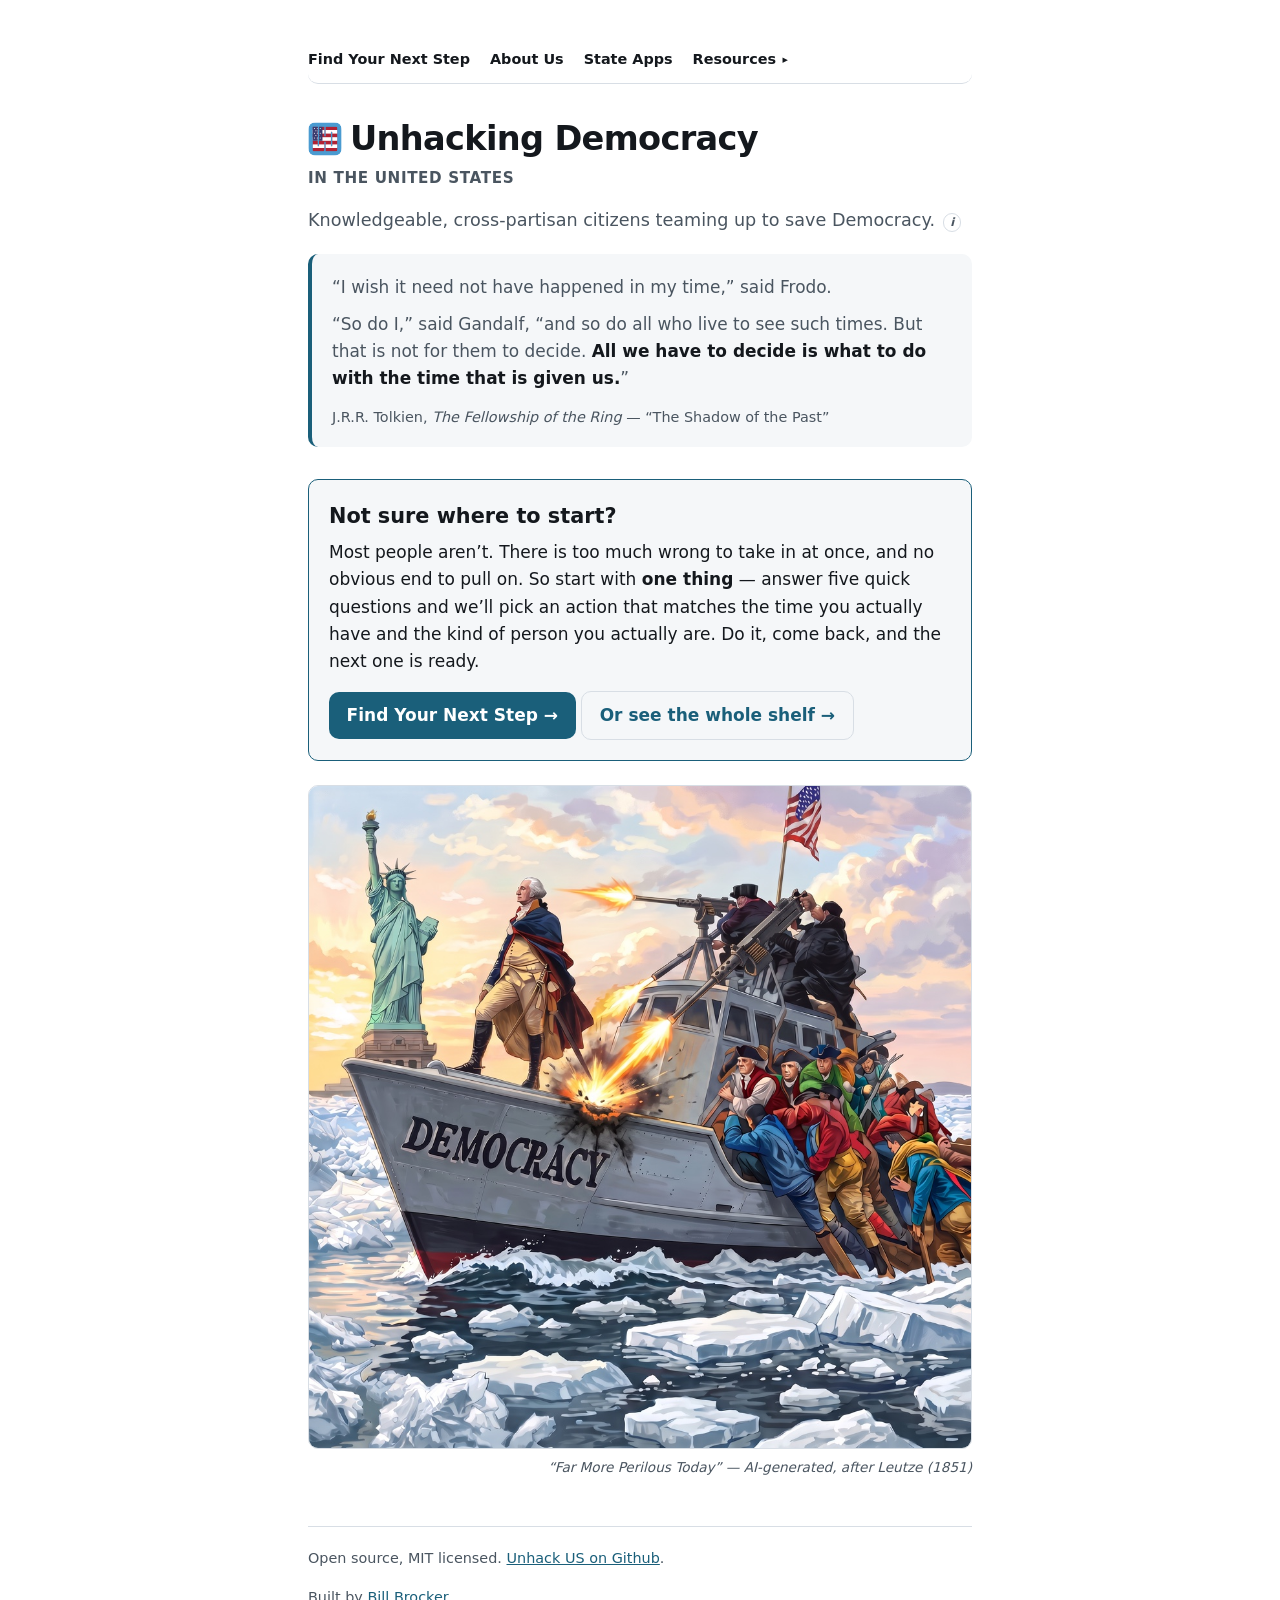
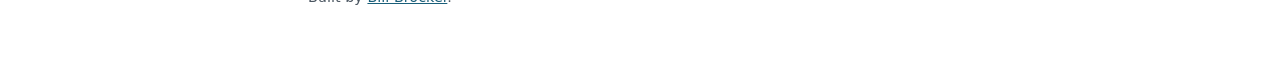
==== web/index.html @ 328ee980 "Build the room The shelf as a shelf: colour is the family, thickness is what the book asks of your w" ====
<!doctype html>
<html lang="en">
<head>
<meta charset="utf-8">
<meta name="viewport" content="width=device-width, initial-scale=1">
<title>Unhacking Democracy — concrete, cross-partisan ways to repair it</title>
<meta name="description" content="Knowledgeable, cross-partisan citizens teaming up to save Democracy. Concrete ways to understand the system and help repair it.">
<link rel="icon" href="logo.svg">
<link rel="stylesheet" href="styles.css">

<meta property="og:type" content="website">
<meta property="og:site_name" content="Unhacking Democracy">
<meta property="og:title" content="Unhacking Democracy in the United States">
<meta property="og:description" content="Knowledgeable, cross-partisan citizens teaming up to save Democracy. Concrete ways to understand the system and help repair it.">
<meta property="og:url" content="https://unhackdemocracy.us/">
<meta property="og:image" content="https://unhackdemocracy.us/social-preview.jpg">
<meta property="og:image:width" content="1200">
<meta property="og:image:height" content="1200">
<meta property="og:image:alt" content="&quot;Far More Perilous Today&quot; (AI-generated, after Leutze 1851) — George Washington stands at the prow of a boat lettered DEMOCRACY, gazing toward the Statue of Liberty, while men in top hats fire a cannon down into the ship's own deck and ordinary workers cling to the hull pressing planks over the breaches.">
<meta name="twitter:card" content="summary_large_image">
<meta name="twitter:title" content="Unhacking Democracy in the United States">
<meta name="twitter:description" content="Knowledgeable, cross-partisan citizens teaming up to save Democracy. Concrete ways to understand the system and help repair it.">
<meta name="twitter:image" content="https://unhackdemocracy.us/social-preview.jpg">
</head>
<body>

<div class="wrap">

  <header>
    <nav id="site-menu" class="site-menu" hidden>
      <a href="next.html">Find Your Next Step</a>
      <a href="about.html">About Us</a>
      <a href="states.html">State Apps</a>
      <div class="menu-group">
        <button type="button" class="submenu-toggle" id="resources-toggle"
                aria-expanded="false" aria-controls="resources-menu">Resources</button>
        <div id="resources-menu" class="submenu" hidden>
          <a href="resources.html">All Resources</a>
          <a href="library.html">The Library</a>
          <a href="shelf.html">The Whole Shelf</a>
          <a href="citizen-primer.html">Citizen Primer</a>
          <a href="citizenship-test.html">Citizenship Practice Test</a>
          <a href="citizenship-answers.html">Your 8 Local Answers</a>
          <a href="https://unhackyourmind.ai/" rel="noopener">UnHack Your Mind &#8599;</a>
        </div>
      </div>
    </nav>
    <div class="brand-row">
      <a class="brand" href="index.html">
        <img src="logo.svg" width="34" height="34" alt="">
        <h1>Unhacking&nbsp;Democracy</h1>
      </a>
      <button type="button" class="menu-toggle" id="menu-toggle"
              aria-expanded="false" aria-controls="site-menu" aria-label="Menu">
        <span></span><span></span><span></span>
      </button>
    </div>
    <p class="subtitle">in the United States</p>
    <div class="lede-row">
      <p class="lede">Knowledgeable, cross-partisan citizens teaming up to
      save Democracy.</p>
      <details class="info">
        <summary aria-label="The fuller statement of purpose">i</summary>
        <div class="info-body">
          <p class="info-mastery">Our mission is to educate citizens on how
          democratic systems have been exploited. We provide specific,
          actionable, cross-partisan ways to help repair them. That work
          rests on three things: knowledge you can verify, strength in
          numbers, and clarity about what each of our teams is for.</p>
        </div>
      </details>
    </div>
  </header>

  <figure class="epigraph">
    <blockquote cite="https://en.wikipedia.org/wiki/The_Fellowship_of_the_Ring">
      <p class="turn">&ldquo;I wish it need not have happened in my time,&rdquo; said Frodo.</p>
      <p class="turn">&ldquo;So do I,&rdquo; said Gandalf, &ldquo;and so do all who live to see such
      times. But that is not for them to decide. <span class="decide">All we have to decide is
      what to do with the time that is given us.</span>&rdquo;</p>
    </blockquote>
    <figcaption>J.R.R. Tolkien, <cite>The Fellowship of the Ring</cite> &mdash;
    &ldquo;The Shadow of the Past&rdquo;</figcaption>
  </figure>

  <div class="card card-lead">
    <h3>Not sure where to start?</h3>
    <p>Most people aren&rsquo;t. There is too much wrong to take in at once,
    and no obvious end to pull on. So start with <strong>one thing</strong>
    &mdash; answer five quick questions and we&rsquo;ll pick an action that
    matches the time you actually have and the kind of person you actually
    are. Do it, come back, and the next one is ready.</p>
    <a class="btn" href="next.html">Find Your Next Step &rarr;</a>
    <a class="btn btn-quiet" href="shelf.html">Or see the whole shelf &rarr;</a>
  </div>

  <figure class="hero-art">
    <img src="social-preview-hero.jpg" width="1024" height="1024" alt="Painting in the style of Washington Crossing the Delaware: George Washington stands at the prow of a boat lettered DEMOCRACY, gazing toward the Statue of Liberty, while men in top hats fire a cannon down into the ship's own deck and ordinary workers cling to the hull pressing planks over the breaches.">
    <figcaption>&ldquo;Far More Perilous Today&rdquo; — AI-generated, after Leutze (1851)</figcaption>
  </figure>

  <footer>
    <p>
      Open source, MIT licensed.
      <a href="https://github.com/wabrocker/unhack-root" rel="noopener">Unhack US on Github</a>.
    </p>
    <p>
      Built by <a href="https://billbrocker.com" rel="noopener">Bill Brocker</a>.
    </p>
  </footer>

</div>

<script>
// Two disclosures, not one: the menu itself, and the Resources group
// inside it. Closing the menu closes the group too, so reopening it
// never restores a half-open state the button no longer describes.
(function () {
  var btn = document.getElementById("menu-toggle");
  var menu = document.getElementById("site-menu");
  var subBtn = document.getElementById("resources-toggle");
  var sub = document.getElementById("resources-menu");

  function setSub(open) {
    if (!subBtn) return;
    subBtn.setAttribute("aria-expanded", String(open));
    sub.hidden = !open;
  }
  function setMenu(open) {
    btn.setAttribute("aria-expanded", String(open));
    menu.hidden = !open;
    if (!open) setSub(false);
  }

  btn.addEventListener("click", function () {
    setMenu(btn.getAttribute("aria-expanded") !== "true");
  });
  if (subBtn) {
    subBtn.addEventListener("click", function () {
      setSub(subBtn.getAttribute("aria-expanded") !== "true");
    });
  }
  menu.addEventListener("click", function (e) {
    if (e.target.tagName === "A") setMenu(false);
  });

  // The group deliberately does NOT spring open on its own pages. At
  // desktop width this panel is absolutely positioned, so opening it on
  // load dropped it straight over the site title. The button carries
  // data-section-current instead — it says "you are in here" without
  // covering anything.
})();
</script>

</body>
</html>
---- web/styles.css ----
/* Same visual language as fl.unhackdemocracy.us on purpose — one project,
   not two products. Deliberately plain: legibility over personality. */

:root {
  color-scheme: light dark;

  --ink: #14181d;
  --ink-soft: #4a5560;
  --line: #d8dee5;
  --bg: #ffffff;
  --bg-soft: #f5f7f9;
  --accent: #1a5f7a;
  --warn: #8a5a00;
  --ok: #1d6b3f;
  --bad: #9b2c2c;
  --radius: 10px;
}

@media (prefers-color-scheme: dark) {
  :root {
    --ink: #f0f4f8;
    --ink-soft: #b9c6d2;
    --line: #333c46;
    --bg: #12161a;
    --bg-soft: #1a2027;
    --accent: #8ecae6;
    --warn: #e8b866;
    --ok: #74d99f;
    --bad: #f08a8a;
  }
}

* { box-sizing: border-box; }

body {
  margin: 0;
  background: var(--bg);
  color: var(--ink);
  font: 17px/1.6 system-ui, -apple-system, "Segoe UI", sans-serif;
}

.wrap { max-width: 44rem; margin: 0 auto; padding: 1.25rem; }

.brand-row {
  display: flex; align-items: center; justify-content: space-between;
  flex-wrap: wrap; gap: .5rem .75rem; margin-top: 1.75rem;
}
.brand {
  display: flex; align-items: center; gap: .5rem; min-width: 0;
  text-decoration: none; color: inherit;
}
.brand img { border-radius: 8px; display: block; flex: none; width: 34px; height: 34px; }
.brand h1 { margin: 0; min-width: 0; }

.menu-toggle {
  flex: none; width: 34px; height: 34px; padding: 0;
  display: flex; flex-direction: column; align-items: center;
  justify-content: center; gap: 4px;
  background: transparent; border: 1px solid var(--line);
  border-radius: var(--radius); cursor: pointer;
}
.menu-toggle span { width: 16px; height: 2px; background: var(--ink); display: block; }
.menu-toggle:hover { border-color: var(--accent); }
.menu-toggle[aria-expanded="true"] { border-color: var(--accent); }

.site-menu[hidden] { display: none; }
.site-menu a { font-weight: 600; font-size: .9rem; color: var(--ink); text-decoration: none; }

/* Narrow screens: a real dropdown panel, not the same bar the wide
   layout uses — anchored top-right near the button that opens it,
   stacked vertically, boxed so it reads as a menu rather than a
   second row of tabs. */
header { position: relative; }
.site-menu {
  position: absolute; top: 0; right: 0; z-index: 10;
  display: flex; flex-direction: column; gap: .1rem;
  min-width: 9rem; padding: .4rem;
  background: var(--bg); border: 1px solid var(--line);
  border-radius: var(--radius);
  box-shadow: 0 4px 16px rgba(0, 0, 0, .12);
}
.site-menu a { padding: .5rem .6rem; border-radius: 6px; }
.site-menu a:hover { background: var(--bg-soft); color: var(--accent); }

/* Wide screens: tabs are always visible inline above the title instead —
   no toggle needed. The [hidden] attribute stays on the element either
   way (JS doesn't know about the viewport); this override just wins
   visually above the breakpoint. */
@media (min-width: 40rem) {
  .menu-toggle { display: none; }
  /* Both branches, matching (not exceeding) the base rule's specificity
     of .site-menu[hidden] — a plain .site-menu here loses to that base
     rule regardless of source order, which is exactly the bug this
     caused: tabs stuck invisible at desktop width. :not([hidden]) covers
     resizing wider while the mobile dropdown happens to be open. */
  .site-menu[hidden],
  .site-menu:not([hidden]) {
    display: flex; position: static; flex-direction: row; gap: 1.25rem;
    min-width: 0; margin: 1.75rem 0 0; padding: 0 0 .75rem;
    background: none; border: none; border-bottom: 1px solid var(--line);
    box-shadow: none;
  }
  .site-menu[hidden] a, .site-menu:not([hidden]) a { padding: 0; border-radius: 0; }
  .site-menu[hidden] a:hover, .site-menu:not([hidden]) a:hover { background: none; }
}

/* clamp rather than a fixed size: at narrow widths a fixed 2.1rem
   doesn't wrap (it's one flex child in .brand-row) and pushes the
   menu-toggle button off-screen to the right. */
h1 { font-size: clamp(1.15rem, 5.2vw, 2.1rem); margin: 0 0 .25rem; letter-spacing: -.02em; }
.subtitle {
  color: var(--ink-soft); margin: 0 0 1rem;
  font-size: .95rem; font-weight: 600;
  text-transform: uppercase; letter-spacing: .04em;
}
h2 { font-size: 1.2rem; margin: 2.25rem 0 .6rem; }
h3 { font-size: 1.05rem; margin: 0 0 .4rem; }

.lede { color: var(--ink-soft); margin: 0 0 1.25rem; font-size: 1.1rem; }

/* Epigraph — the why, above the hero. Added 2026-09-20. */
.epigraph {
  margin: 0 0 1.5rem;
  padding: 1.25rem 1.25rem 1.1rem;
  background: var(--bg-soft);
  border-left: 4px solid var(--accent);
  border-radius: var(--radius);
}
.epigraph blockquote { margin: 0; }
.epigraph p { margin: 0 0 .6rem; font-size: 1.06rem; line-height: 1.6; }
.epigraph p:last-of-type { margin-bottom: 0; }
.epigraph .turn { color: var(--ink-soft); }
.epigraph .decide { color: var(--ink); font-weight: 600; }
.epigraph figcaption {
  margin-top: .85rem; font-size: .9rem; color: var(--ink-soft);
}
@media (max-width: 480px) {
  .epigraph { padding: 1rem; }
  .epigraph p { font-size: 1rem; }
}

.hero-art { margin: 0 0 1.5rem; }
.hero-art img {
  display: block; width: 100%; height: auto;
  border-radius: var(--radius); border: 1px solid var(--line);
}
.hero-art figcaption {
  margin-top: .5rem; font-size: .85rem; color: var(--ink-soft);
  font-style: italic; text-align: right;
}
.note { color: var(--ink-soft); font-size: .92rem; margin: 1em 0; }

p { margin: 0 0 1rem; }
ul { margin: 0 0 1rem; padding-left: 1.2rem; }
li { margin-bottom: .35rem; }

a { color: var(--accent); }

.principles {
  display: grid; grid-template-columns: 1fr 1fr; gap: 1rem;
  margin: 1.5rem 0;
}
@media (max-width: 32rem) {
  .principles { grid-template-columns: 1fr; }
}
.principles > div {
  padding: .9rem 1rem; background: var(--bg-soft);
  border-radius: var(--radius); border-left: 3px solid var(--accent);
}
.principles h3 { font-size: .95rem; margin: 0 0 .35rem; }
.principles p { font-size: .92rem; color: var(--ink-soft); margin: 0; }

.state-card, .card {
  margin: 1.5rem 0; padding: 1.25rem;
  background: var(--bg-soft); border: 1px solid var(--line);
  border-radius: var(--radius);
}
.state-card.live, .card.live { border-left: 3px solid var(--accent); }
.state-card h3, .card h3 { display: flex; align-items: center; gap: .5rem; font-size: 1.05rem; }
.badge {
  font-size: .72rem; font-weight: 700; letter-spacing: .03em;
  text-transform: uppercase; padding: .15rem .5rem; border-radius: 999px;
  background: var(--accent); color: var(--bg);
}
.badge.soft { background: transparent; color: var(--ink-soft); border: 1px solid var(--line); }

/* Where a claim on the page comes from, small and out of the way. */
.source { font-size: .85rem; color: var(--ink-soft); margin-top: .9rem; }

.state-card ul, .card ul { font-size: .92rem; margin: .6rem 0 1rem; }

.btn {
  display: inline-block; font: inherit; font-weight: 700;
  padding: .6rem 1.1rem; border-radius: var(--radius);
  background: var(--accent); color: var(--bg); text-decoration: none;
}
.btn:hover { filter: brightness(1.1); }

.state-card.pending, .card.pending { color: var(--ink-soft); }
.state-card.pending h3, .card.pending h3 { color: var(--ink-soft); }

footer {
  border-top: 1px solid var(--line); margin-top: 3rem;
  color: var(--ink-soft); font-size: .9rem; padding: 1.25rem 0 2rem;
}
footer a { color: var(--accent); }

/* ---- Section menu, second level ----------------------------------
   Resources is a group of pages rather than one page, so it is a
   disclosure button inside the menu rather than a link. Both layouts
   have to work: on narrow screens the submenu is an indented list
   inside the dropdown panel, on wide screens it is its own panel
   hanging below the tab. */
.menu-group { display: flex; flex-direction: column; gap: .1rem; }

.submenu-toggle {
  font: inherit; font-weight: 600; font-size: .9rem; color: var(--ink);
  background: none; border: 0; cursor: pointer; text-align: left;
  padding: .5rem .6rem; border-radius: 6px;
  display: flex; align-items: center; gap: .4rem;
}
.submenu-toggle:hover { background: var(--bg-soft); color: var(--accent); }
/* Which way the caret points is the only state cue the button has, so
   it is driven by aria-expanded rather than a second class that could
   drift out of step with it. */
.submenu-toggle::after { content: "\25B8"; font-size: .75em; }
.submenu-toggle[aria-expanded="true"]::after { content: "\25BE"; }

.submenu[hidden] { display: none; }
.submenu { display: flex; flex-direction: column; gap: .1rem; padding-left: .6rem; }

/* The page you are on, marked in the menu itself — and the group it
   belongs to marked too, so a child page still shows up in a collapsed
   menu without the panel having to open over the page to prove it. */
.site-menu a[aria-current="page"] { color: var(--accent); }
.submenu-toggle[data-section-current] { color: var(--accent); }

@media (min-width: 40rem) {
  .menu-group { position: relative; flex-direction: row; }
  .submenu-toggle { padding: 0; }
  .submenu-toggle:hover { background: none; }
  .submenu:not([hidden]) {
    position: absolute; top: calc(100% + .75rem); left: 0; z-index: 10;
    min-width: 11rem; padding: .4rem;
    background: var(--bg); border: 1px solid var(--line);
    border-radius: var(--radius);
    box-shadow: 0 4px 16px rgba(0, 0, 0, .12);
  }
  /* Matching (not exceeding) the specificity of the wide-screen rule
     that strips padding from menu links, then winning on source order —
     the same trick the .site-menu[hidden] override documents above. */
  .site-menu .submenu a { padding: .5rem .6rem; border-radius: 6px; }
  .site-menu .submenu a:hover { background: var(--bg-soft); }
  .site-menu a[aria-current="page"],
  .submenu-toggle[data-section-current] { border-bottom: 2px solid var(--accent); }
  .site-menu .submenu a[aria-current="page"] { border-bottom: 0; }
}

/* ---- Where you are, and the way back ------------------------------
   Every page below the root says what it is and offers its parent. The
   root has no parent, so it has no bar at all rather than a disabled
   one. */
.page-nav { margin: 0 0 1.25rem; font-size: .9rem; }
.page-nav a {
  display: inline-flex; align-items: center; gap: .35rem;
  color: var(--accent); text-decoration: none; font-weight: 600;
  padding: .35rem .7rem .35rem .55rem;
  border: 1px solid var(--line); border-radius: 999px;
}
.page-nav a:hover { background: var(--bg-soft); border-color: var(--accent); }


/* ---- Civics quiz ---------------------------------------------------
   Deliberately plainer than the rest of the site is playful. The people
   using this are adults preparing for a government interview, and a
   study tool that looks like a game is a study tool they will not
   trust with something that matters. */
.gate-buttons { display: flex; flex-direction: column; gap: .6rem; align-items: flex-start; }
.btn.ghost { background: none; color: var(--accent); border: 1px solid var(--line); }
.btn.ghost:hover { background: var(--bg-soft); filter: none; }

.bar { margin: 1.5rem 0 1rem; }
.bar-track { height: 6px; background: var(--bg-soft); border: 1px solid var(--line); border-radius: 999px; overflow: hidden; }
.bar-fill { height: 100%; width: 0; background: var(--accent); transition: width .3s ease; }
.bar-text { margin: .5rem 0 0; font-size: .85rem; color: var(--ink-soft); }

.q-meta { margin: 0 0 .3rem; font-size: .78rem; font-weight: 700; letter-spacing: .04em;
          text-transform: uppercase; color: var(--ink-soft); }
.q-text { font-size: 1.15rem; line-height: 1.4; margin: 0 0 1rem; }

.q-options { display: flex; flex-direction: column; gap: .5rem; }
.q-option {
  font: inherit; text-align: left; cursor: pointer;
  padding: .7rem .9rem; border-radius: var(--radius);
  border: 1px solid var(--line); background: var(--bg); color: var(--ink);
}
.q-option:hover:not(:disabled) { border-color: var(--accent); background: var(--bg-soft); }
.q-option:disabled { cursor: default; opacity: .75; }
/* The right answer is always revealed, including when it was picked —
   the correction is the part that teaches, so it never gets skipped. */
.q-option.is-right { border-color: var(--ok); color: var(--ok); font-weight: 700; opacity: 1; }
.q-option.is-wrong { border-color: var(--bad); color: var(--bad); text-decoration: line-through; opacity: 1; }

.q-feedback:not(:empty) { margin-top: 1.1rem; padding-top: 1rem; border-top: 1px solid var(--line); }
.fb-verdict { margin: 0 0 .4rem; font-weight: 800; }
.q-feedback.ok .fb-verdict { color: var(--ok); }
.q-feedback.no .fb-verdict { color: var(--bad); }
.fb-answer { margin: 0 0 .4rem; font-weight: 700; }
.fb-also { margin: 0 0 .9rem; font-size: .9rem; color: var(--ink-soft); }
.q-need { margin: -.6rem 0 .8rem; font-size: .85rem; font-weight: 700; color: var(--accent); }
.q-need:empty { display: none; }

/* A fold, for material that has to be present but must not compete with
   the thing the page is for. <details> rather than script: it works with
   JavaScript off, it is keyboard-operable for free, and find-in-page
   still reaches inside a closed one in current browsers. */
.fold > summary {
  cursor: pointer; font-weight: 700; font-size: 1.05rem;
  list-style: none; display: flex; align-items: center; gap: .5rem;
}
.fold > summary::-webkit-details-marker { display: none; }
.fold > summary::before { content: "\25B8"; font-size: .8em; color: var(--ink-soft); }
.fold[open] > summary::before { content: "\25BE"; }
.fold > summary:hover { color: var(--accent); }
.fold > *:not(summary) { margin-top: .9rem; }

.find-group { margin: 1rem 0 0; padding-top: .9rem; border-top: 1px solid var(--line); }
.find-group:first-child { border-top: 0; padding-top: 0; }
.find-qs { margin: 0 0 .5rem; padding-left: 1.1rem; font-size: .95rem; }
.find-where { margin: 0; font-size: .88rem; color: var(--ink-soft); }

/* Progress against the real pass mark, not against an abstract 100%. Two
   segments — learned, and started-but-not-yet-learned — plus a tick at the
   point where a 20-question draw would be expected to pass. */
.bar-track { position: relative; }
.bar-started, .bar-learned {
  position: absolute; top: 0; left: 0; height: 100%; transition: width .3s ease;
}
.bar-started { background: var(--line); }
.bar-learned { background: var(--accent); }
.bar-mark {
  position: absolute; top: -3px; width: 2px; height: calc(100% + 6px);
  background: var(--ink-soft); opacity: .8;
}
.bar-counts { margin: .5rem 0 .15rem; font-size: .85rem; color: var(--ink-soft); }
.bar-verdict { margin: 0; font-size: .85rem; color: var(--ink-soft); }
.bar-verdict.ready { color: var(--ok); font-weight: 700; }

/* Says which test this is, without standing in front of it. */
.notice { margin: 1.25rem 0 .5rem; padding: .8rem 1rem;
          border-left: 3px solid var(--accent); background: var(--bg-soft);
          border-radius: 0 var(--radius) var(--radius) 0; }
.notice > p { margin: 0 0 .4rem; font-size: .92rem; }
.fold.small > summary { font-size: .88rem; font-weight: 600; }
.fold.small > *:not(summary) { margin-top: .5rem; font-size: .9rem; }

/* The numbers, and an "i" that explains them without taking three lines
   of the page to do it. <details> again rather than script: keyboard
   operable for free, and it works with JavaScript off. */
.bar-counts { display: flex; align-items: center; gap: .4rem;
              margin: .5rem 0 0; font-size: .85rem; color: var(--ink-soft); }
/* The panel is anchored to its ROW, not to the icon. Anchoring to the icon
   put a 293px panel at x=262 inside a 375px phone, running 180px off the
   right edge — you had to scroll sideways to read a help popup. The rows
   below are the content column, so left:0/right:0 makes the panel exactly
   as wide as the text it explains, at any screen size. */
.info { display: inline-flex; }
.h2-row, .bar-counts, .mix-row, .lede-row { position: relative; }
.info > summary {
  cursor: pointer; list-style: none;
  width: 1.15rem; height: 1.15rem; border-radius: 50%;
  border: 1px solid var(--line); color: var(--ink-soft);
  font-size: .72rem; font-weight: 800; font-style: italic;
  display: flex; align-items: center; justify-content: center;
}
.info > summary::-webkit-details-marker { display: none; }
.info > summary:hover { border-color: var(--accent); color: var(--accent); }
.info-body {
  position: absolute; top: calc(100% + .4rem); left: 0; right: 0; z-index: 20;
  width: auto; padding: .85rem 1rem;
  background: var(--bg); border: 1px solid var(--line);
  border-radius: var(--radius); box-shadow: 0 6px 20px rgba(0,0,0,.14);
}
.info-body .bar-verdict { margin: 0 0 .6rem; }
.info-mastery { margin: 0; font-size: .85rem; color: var(--ink-soft); line-height: 1.5; }

/* Recall questions: no options to pick from, so the answers are a list and
   the verdict is your own. */
.recall-answers { margin: .5rem 0 1rem; padding-left: 1.2rem;
                  font-size: .95rem; columns: 2; column-gap: 1.5rem; }
.recall-answers li { break-inside: avoid; margin-bottom: .2rem; }
@media (max-width: 520px) { .recall-answers { columns: 1; } }
.recall-judge { display: flex; gap: .6rem; flex-wrap: wrap; }

.recall-entry { display: flex; gap: .6rem; flex-wrap: wrap; align-items: center; }
.recall-input {
  font: inherit; flex: 1 1 16rem; min-width: 0;
  padding: .6rem .8rem; border-radius: var(--radius);
  border: 1px solid var(--line); background: var(--bg); color: var(--ink);
}
.recall-input:focus { outline: 2px solid var(--accent); outline-offset: 1px; }
.fb-typed { margin: 0 0 .7rem; font-size: .95rem; color: var(--ink-soft); }
.fb-typed::before { content: ""; }

/* The recall control sits with the progress numbers rather than buried in
   an explainer — it is a dial people will want to move mid-session, and
   three clicks to reach a preference is three too many. */
.mix-row { display: flex; align-items: center; gap: .5rem; margin: .45rem 0 0; }
.mix-label { font-size: .85rem; color: var(--ink-soft); font-weight: 600; }
.seg { display: inline-flex; border: 1px solid var(--line);
       border-radius: 999px; overflow: hidden; }
.seg label { margin: 0; cursor: pointer; }
.seg input { position: absolute; opacity: 0; width: 0; height: 0; }
.seg span {
  display: block; padding: .22rem .7rem; font-size: .8rem; font-weight: 600;
  color: var(--ink-soft); border-left: 1px solid var(--line);
}
.seg label:first-child span { border-left: 0; }
.seg label:hover span { background: var(--bg-soft); color: var(--accent); }
.seg input:checked + span { background: var(--accent); color: var(--bg); }
.seg input:focus-visible + span { outline: 2px solid var(--accent); outline-offset: -2px; }
.mix-effect { margin: .5rem 0 0; font-size: .8rem; color: var(--ink-soft); }

/* ---- Touch devices have no hover, and pretending otherwise breaks them.
   iOS applies :hover on tap and LEAVES IT THERE until you tap something
   else. So the tap that dismissed one question paints a hover state onto
   whatever lands under that spot next — and the first tap on an element
   whose appearance changes on hover gets swallowed revealing that state
   rather than activating it.
   
   Reported from an iPhone: the fifth option looked different from the rest
   and would not take a tap, then "looked like the previous 3" once another
   option was tapped. Not a rendering quirk — an unpickable answer.
   
   `hover: none` matches devices where hovering is not possible, so pointer
   devices keep every one of these. */
@media (hover: none) {
  .site-menu a:hover { background: none; color: var(--ink); }
  .site-menu a[aria-current="page"]:hover { color: var(--accent); }
  .submenu-toggle:hover { background: none; color: var(--ink); }
  .submenu-toggle[data-section-current]:hover { color: var(--accent); }
  .site-menu .submenu a:hover { background: none; }
  .btn:hover { filter: none; }
  .btn.ghost:hover { background: none; }
  .page-nav a:hover { background: none; border-color: var(--line); }
  .fold > summary:hover { color: inherit; }
  .info > summary:hover { border-color: var(--line); color: var(--ink-soft); }
  .q-option:hover:not(:disabled) { border-color: var(--line); background: var(--bg); }
  .seg label:hover span { background: none; color: var(--ink-soft); }
  .seg input:checked + span { background: var(--accent); color: var(--bg); }
}

/* The heading's own top margin has to move to the ROW. Centring a flex
   line centres each item's MARGIN box, so an h2 carrying 36px above it
   sits 18px lower than the round badge beside it — measured, not guessed,
   after `align-items: center` alone made the badge look dropped from the
   other direction. */
.h2-row { display: flex; align-items: center; gap: .5rem; margin: 2.25rem 0 .6rem; }
.h2-row h2 { margin: 0; }

/* The masthead keeps one short sentence; the fuller statement of purpose
   sits behind the icon beside it. Same bargain as everywhere else on this
   page — say the thing in a breath, and let anyone who wants the whole
   argument ask for it. */
.lede-row { display: flex; align-items: baseline; gap: .5rem; }
.lede-row .lede { margin-bottom: 1.25rem; }

/* ---- Exam mode -----------------------------------------------------
   Plainer than practice on purpose. Practice is a place to be helped;
   this is a place to be measured, and it should not feel like the same
   room. */
.exam-brief { margin: .5rem 0 1.2rem; padding-left: 1.1rem; font-size: .93rem; }
.exam-brief li { margin-bottom: .5rem; }
.exam-note { font-size: .85rem; color: var(--ink-soft); margin: .8rem 0; }
.btn.small { padding: .35rem .75rem; font-size: .85rem; }

.exam-item { border-top: 1px solid var(--line); padding: 1rem 0 .4rem; }
.exam-q { font-weight: 700; margin: 0 0 .5rem; }
.exam-foot {
  display: flex; align-items: center; justify-content: space-between;
  gap: 1rem; flex-wrap: wrap;
  border-top: 1px solid var(--line); margin-top: 1rem; padding-top: 1rem;
}
#exam-tally { font-size: .85rem; color: var(--ink-soft); }
.recall-judge .btn.chosen { outline: 2px solid var(--accent); outline-offset: 2px; }

.exam-verdict { font-size: 1.3rem; margin: 0 0 .3rem; }
.exam-verdict.pass { color: var(--ok); }
.exam-verdict.fail { color: var(--bad); }
.exam-big { font-size: 1.05rem; font-weight: 700; margin: 0 0 .8rem; }
.exam-history { list-style: none; padding: 0; font-size: .9rem; }
.exam-history li { padding: .25rem 0; border-bottom: 1px solid var(--line); }
.exam-history li.pass { color: var(--ok); font-weight: 700; }

/* ---- The quiet default --------------------------------------------
   Options off is the shipping state: answer questions, nothing else.
   Three of the four info buttons hide with it. The fourth — beside the
   heading — never hides, because it is the only thing on the page that
   says WHICH test this is, and somebody who filed before 20 October 2025
   sits a different one. A warning that can be switched off is not a
   warning. */
.opt-row { display: flex; align-items: center; gap: .5rem; margin: .1rem 0 .9rem; }
.info-ref {
  display: inline-flex; align-items: center; justify-content: center;
  width: 1.05em; height: 1.05em; border: 1px solid var(--line);
  border-radius: 50%; font-size: .8em; font-style: italic; font-weight: 700;
  color: var(--ink-soft); vertical-align: middle;
}
/* Options off hides the DIALS, not just their explanations. Hiding an info
   circle while leaving the control it explains is the worst of both: a
   knob with no label. Both rows go — Typing and Test — and whatever
   Typing was last set to still applies, silently. */
body:not(.options-on) .bar-counts > .info,
body:not(.options-on) .mix-row { display: none; }

/* ---- Your Eight Answers --------------------------------------------
   Roomier than the quiz. People arrive here to do a small amount of
   careful work with another website open beside them, often on a phone,
   often not reading in their first language. */
.plain { font-size: 1rem; line-height: 1.65; margin: 0 0 .8rem; }
.plain-small { font-size: .88rem; color: var(--ink-soft); margin: .6rem 0 0; }
.step { margin-bottom: 1.1rem; }
.step h3 { font-size: 1.05rem; margin-bottom: .5rem; }
.step-note {
  border-left: 3px solid var(--accent); background: var(--bg-soft);
  padding: .6rem .8rem; margin: 0 0 .9rem; font-size: .95rem;
  border-radius: 0 var(--radius) var(--radius) 0;
}
#place { font: inherit; padding: .55rem .7rem; border-radius: var(--radius);
         border: 1px solid var(--line); background: var(--bg); color: var(--ink);
         max-width: 100%; }
.field { margin-top: .9rem; }
.field label, .field-q { display: block; font-weight: 700; font-size: .95rem; margin-bottom: .35rem; }
.field .recall-input { width: 100%; }
.cap-answer { font-size: 1.15rem; font-weight: 800; color: var(--accent); margin: 0; }

.sheet { border: 2px solid var(--accent); }
.sheet-list { margin: 1rem 0; }
.sheet-list dt { font-weight: 700; font-size: .92rem; margin-top: .8rem; }
.sheet-list dd { margin: .15rem 0 0; font-size: 1.05rem; }
.sheet-list dd.empty { color: var(--ink-soft); font-style: italic; font-size: .92rem; }

/* Printing gives you the sheet and nothing else — the steps have been
   done by then, and a printout of instructions is not what you carry. */
@media print {
  header, .page-nav, .site-menu, footer, .source,
  #place-step, #steps, .card:not(.sheet), .sheet .btn { display: none; }
  .sheet { border: 0; padding: 0; }
  body { background: #fff; color: #000; }
}
.find-go { margin: 1rem 0 .2rem; }
/* How to find the answer once the other site is open. It sits under the
   button because that is the moment it is needed. */
.step-how { margin: .8rem 0 0; font-size: .95rem; line-height: 1.6;
            color: var(--ink-soft); }
.step-tip { margin: .6rem 0 0; font-size: .95rem; line-height: 1.6;
            border-left: 3px solid var(--ok); background: var(--bg-soft);
            padding: .55rem .75rem; border-radius: 0 var(--radius) var(--radius) 0; }

/* Grouped fields, so returning from another site lands on the boxes. */
.fields { margin-top: 1rem; padding-top: .8rem; border-top: 1px solid var(--line); }
.fields-head { margin: 0 0 .6rem; font-weight: 800; font-size: .95rem; }

/* Appears only after you have gone out to another site. Fixed to the
   bottom so it is reachable wherever the page happens to be scrolled. */
.return-bar {
  position: fixed; left: 0; right: 0; bottom: 0; z-index: 30;
  padding: .6rem 1rem calc(.6rem + env(safe-area-inset-bottom, 0px));
  background: var(--bg); border-top: 1px solid var(--line);
  box-shadow: 0 -4px 16px rgba(0, 0, 0, .08);
  display: flex; justify-content: center;
}
.return-bar[hidden] { display: none; }
@media print { .return-bar { display: none; } }
.step-back { margin: .55rem 0 0; font-size: .9rem; color: var(--ink-soft); }
.sheet-safe { font-size: .95rem; line-height: 1.6; margin: 1rem 0 .9rem;
              border-left: 3px solid var(--ok); background: var(--bg-soft);
              padding: .55rem .75rem; border-radius: 0 var(--radius) var(--radius) 0; }
.sheet-actions { display: flex; gap: .6rem; flex-wrap: wrap; margin-bottom: .8rem; }
.clear-link { font: inherit; font-size: .85rem; background: none; border: 0;
              padding: 0; color: var(--ink-soft); text-decoration: underline;
              cursor: pointer; }
.clear-link:hover { color: var(--bad); }
@media (hover: none) { .clear-link:hover { color: var(--ink-soft); } }
.missed-eight { border-left: 3px solid var(--warn); background: var(--bg-soft);
                padding: .7rem .9rem; margin: 1rem 0; border-radius: 0 var(--radius) var(--radius) 0; }
.missed-eight ul { margin: .4rem 0 .6rem; padding-left: 1.1rem; font-size: .95rem; }
.missed-eight p { margin: 0; font-size: .95rem; }
.missed-eight { border-left: 3px solid var(--warn); background: var(--bg-soft);
                padding: .7rem .9rem; margin: 1rem 0;
                border-radius: 0 var(--radius) var(--radius) 0; }
.missed-eight ul { margin: .4rem 0 .6rem; padding-left: 1.1rem; font-size: .95rem; }
.missed-eight p { margin: 0; font-size: .95rem; }

/* --- Find Your Next Step ------------------------------------------- */

/* Help mode: one flag governs every explainer on the page, so it reads
   clean for someone returning without losing the scaffolding for someone
   new. Ported from fl.unhackdemocracy.us, where it earned its place.
   Hidden by default and revealed by the attribute rather than the other
   way round — off is the common case, so the default render is already
   correct and nothing has to disappear after paint. */
.help { display: none; }
[data-help-mode="on"] .help {
  display: block;
  margin: -.35rem 0 1.1rem;
  padding: .7rem .85rem;
  border-left: 3px solid var(--accent);
  background: var(--bg-soft);
  border-radius: 0 var(--radius) var(--radius) 0;
  color: var(--ink-soft);
  font-size: .94rem;
}

.help-row {
  margin: 1.5rem 0 .5rem;
  font-size: .93rem;
  color: var(--ink-soft);
}
.help-row label { display: flex; align-items: center; gap: .5rem; cursor: pointer; }

.diagnosis {
  margin-top: 1.75rem;
  padding: 1.1rem 1.2rem;
  background: var(--bg-soft);
  border: 1px solid var(--line);
  border-radius: var(--radius);
}
.diagnosis h2 { margin: 0 0 .6rem; font-size: 1.28rem; line-height: 1.3; }
.diagnosis p { margin: .6rem 0 0; }

.progress {
  margin: 1.4rem 0 .3rem;
  font-size: .85rem;
  letter-spacing: .04em;
  text-transform: uppercase;
  color: var(--ink-soft);
}

.stage { min-height: 16rem; }
.stage .q { margin: .2rem 0 .9rem; font-size: 1.32rem; line-height: 1.32; }

.options { display: flex; flex-direction: column; gap: .55rem; margin-bottom: 1rem; }
.option {
  text-align: left;
  padding: .85rem 1rem;
  font: inherit;
  color: var(--ink);
  background: var(--bg);
  border: 1px solid var(--line);
  border-radius: var(--radius);
  cursor: pointer;
}
.option:hover, .option:focus-visible {
  border-color: var(--accent);
  background: var(--bg-soft);
}

.stage textarea {
  width: 100%;
  padding: .75rem;
  font: inherit;
  color: var(--ink);
  background: var(--bg);
  border: 1px solid var(--line);
  border-radius: var(--radius);
  margin-bottom: 1rem;
  resize: vertical;
}

.btn-primary {
  display: inline-block;
  padding: .8rem 1.15rem;
  font: inherit;
  font-weight: 600;
  color: var(--bg);
  background: var(--accent);
  border: 1px solid var(--accent);
  border-radius: var(--radius);
  cursor: pointer;
  text-decoration: none;
}
.btn-primary:hover, .btn-primary:focus-visible { filter: brightness(1.1); }

.btn-link {
  display: inline-block;
  margin: .9rem .9rem 0 0;
  padding: 0;
  font: inherit;
  font-size: .93rem;
  color: var(--accent);
  background: none;
  border: none;
  cursor: pointer;
  text-decoration: underline;
}

.echo {
  margin: .2rem 0 1.2rem;
  padding-left: .85rem;
  border-left: 3px solid var(--line);
  color: var(--ink-soft);
}

.eyebrow {
  margin: 0 0 .25rem;
  font-size: .82rem;
  letter-spacing: .07em;
  text-transform: uppercase;
  color: var(--accent);
}
.pick-title { margin: 0 0 .5rem; font-size: 1.5rem; line-height: 1.25; }
.pick-blurb { margin: 0 0 1.1rem; font-size: 1.05rem; }

.why {
  margin: 0 0 1.3rem;
  padding: .85rem 1rem;
  background: var(--bg-soft);
  border-radius: var(--radius);
}
.why-lead { margin: 0 0 .4rem; font-weight: 600; font-size: .95rem; }
.why ul { margin: 0; padding-left: 1.15rem; color: var(--ink-soft); }
.why li { margin: .2rem 0; }

.source { margin: 1rem 0 0; font-size: .9rem; color: var(--ink-soft); }

.smallprint {
  margin-top: 3rem;
  padding-top: 1.2rem;
  border-top: 1px solid var(--line);
  font-size: .92rem;
  color: var(--ink-soft);
}
.smallprint h2 { font-size: 1rem; margin: 0 0 .6rem; color: var(--ink); }
.smallprint ul { margin: 0; padding-left: 1.15rem; }
.smallprint li { margin: .4rem 0; }

/* The opener is a hook, and the shape of it is deliberate: what you are
   about to do, not what is wrong. Leading with the problem was the first
   draft and it argued against the project's own thesis — the job is to
   attack helplessness, and a paragraph about how overwhelming it all is
   supplies more of the thing it was trying to cure. */
.opener {
  margin-top: 1.75rem;
  padding: 1.25rem 1.3rem;
  background: var(--bg-soft);
  border: 1px solid var(--line);
  border-radius: var(--radius);
}
.opener h2 { margin: 0 0 .55rem; font-size: 1.6rem; line-height: 1.2; }
.opener p { margin: .55rem 0 0; }
.opener-lead { font-size: 1.08rem; }
.opener-door {
  margin-top: .9rem !important;
  padding-top: .75rem;
  border-top: 1px solid var(--line);
  font-size: .95rem;
  color: var(--ink-soft);
}

.action-row { display: flex; flex-wrap: wrap; gap: .6rem; align-items: stretch; }
.action-row .btn-primary { flex: 0 1 auto; }
.btn-done {
  color: var(--accent) !important;
  background: transparent !important;
  border-color: var(--accent) !important;
}
.btn-done:hover, .btn-done:focus-visible { background: var(--bg-soft) !important; filter: none; }

.tally {
  margin: 0 0 1rem;
  font-weight: 600;
  color: var(--ok);
}

/* An info disclosure with its label beside it, rather than a bare i
   nobody knows to press. Same affordance as the masthead's. */
.info-row { display: flex; align-items: center; gap: .55rem; flex-wrap: wrap; }
.info-block { position: relative; }
.info-label { font-size: .92rem; color: var(--ink-soft); }
.info-block[open] > .info-body,
.info-body {
  position: absolute; z-index: 5; left: 0; top: 2.1rem;
  width: min(30rem, 78vw);
  padding: .9rem 1rem;
  background: var(--bg);
  border: 1px solid var(--line);
  border-radius: var(--radius);
  box-shadow: 0 6px 24px rgba(0,0,0,.14);
  font-size: .93rem;
  color: var(--ink-soft);
  line-height: 1.55;
}
.info-body ul { margin: 0; padding-left: 1.1rem; }
.info-body li { margin: .45rem 0; }
.guide-name { margin: 0 0 .5rem; font-weight: 600; color: var(--ink); }
.info-body .source { margin: .7rem 0 0; font-size: .87rem; }

.q-sub { margin: -.55rem 0 .9rem; color: var(--ink-soft); font-size: .95rem; }

/* Multi-select: the picked state has to be visible at a glance, because
   several can be on at once and an unlit row of six looks like a menu. */
.option-multi[aria-pressed="true"] {
  border-color: var(--accent);
  background: var(--bg-soft);
  box-shadow: inset 3px 0 0 var(--accent);
  font-weight: 600;
}
.btn-primary[disabled] { opacity: .45; cursor: not-allowed; }

/* The guide button names the guide, so it has to fit a real title. */
.btn-guide {
  padding: 1rem 1.3rem;
  font-size: 1.02rem;
  line-height: 1.3;
  text-align: left;
  max-width: 100%;
}

.btn-link-spaced { margin-left: 1.4rem; }

/* --- The whole shelf ----------------------------------------------- */

.counts { margin: 1.5rem 0 0; }
.counts p { margin: .5rem 0; }
.counts-detail { font-size: .94rem; color: var(--ink-soft); }

.the-test {
  margin: 1.6rem 0 .5rem;
  padding: 1rem 1.15rem;
  border-left: 3px solid var(--accent);
  background: var(--bg-soft);
  border-radius: 0 var(--radius) var(--radius) 0;
}
.the-test h3 { margin: 0 0 .5rem; font-size: 1.05rem; }
.the-test p { margin: .5rem 0 0; font-size: .96rem; }

.shelf-group { margin-top: 2.2rem; }
.shelf-group h3 {
  margin: 0 0 .2rem; font-size: 1.22rem;
  padding-bottom: .4rem; border-bottom: 1px solid var(--line);
}
.group-note { margin: .45rem 0 1rem; font-size: .92rem; color: var(--ink-soft); }

.shelf-card {
  padding: 1rem 1.1rem;
  margin-bottom: .8rem;
  border: 1px solid var(--line);
  border-radius: var(--radius);
}
.shelf-action { margin: 0 0 .45rem; font-size: 1.08rem; line-height: 1.35; }
.shelf-blurb { margin: 0 0 .5rem; color: var(--ink-soft); font-size: .96rem; }
.shelf-meta {
  margin: 0 0 .8rem; font-size: .86rem; color: var(--ink-soft);
  letter-spacing: .01em;
}
.shelf-link {
  display: inline-block; padding: .55rem .8rem;
  font-size: .93rem; font-weight: 600;
  color: var(--accent); text-decoration: none;
  border: 1px solid var(--accent); border-radius: var(--radius);
}
.shelf-link:hover, .shelf-link:focus-visible { background: var(--bg-soft); }

.shelf-outline { margin-top: .75rem; }
.shelf-outline > summary {
  cursor: pointer; font-size: .9rem; color: var(--accent);
}
.shelf-outline-body {
  margin-top: .55rem; padding: .75rem .9rem;
  background: var(--bg-soft); border-radius: var(--radius);
  font-size: .92rem; color: var(--ink-soft);
}
.shelf-outline-body ul { margin: .4rem 0 0; padding-left: 1.1rem; }
.shelf-outline-body li { margin: .3rem 0; }

/* The opener collapses after the first visit. It is a disclosure rather
   than a static banner because on a second visit it is a heading someone
   has already read, and the questions are what they came back for. */
details.opener > summary {
  display: flex; align-items: baseline; gap: .55rem;
  cursor: pointer; list-style: none;
}
details.opener > summary::-webkit-details-marker { display: none; }
details.opener > summary::before {
  content: "\203A";
  display: inline-block;
  font-size: 1.5rem; line-height: 1; color: var(--accent);
  transition: transform .15s ease;
  transform: translateY(.1rem);
}
details.opener[open] > summary::before { transform: rotate(90deg) translateX(.1rem); }
.opener-title { font-size: 1.6rem; font-weight: 700; line-height: 1.2; }
.opener-body > p:first-child { margin-top: .7rem; }

/* The flow, drawn once. It does two jobs: it tells a newcomer what is
   about to happen to them, which is what makes the opener a hook rather
   than a claim, and it shows that the last two steps are a loop rather
   than an ending. Inline SVG on currentColor so it themes for free. */
.flow { margin: 1.1rem 0 0; }
.flow-g rect { fill: var(--bg); stroke: var(--line); stroke-width: 1.5; }
.flow-g text {
  fill: var(--ink); font: 600 15px/1 system-ui, -apple-system, sans-serif;
  text-anchor: middle; dominant-baseline: middle;
}
.flow-g .flow-note {
  fill: var(--ink-soft); font: 400 12px/1 system-ui, -apple-system, sans-serif;
}
.flow-arrow, .flow-loop {
  fill: none; stroke: var(--accent); stroke-width: 1.8; stroke-linecap: round;
}
.flow-arrow, .flow-loop { color: var(--accent); }  /* marker fill follows currentColor */
.flow-loop { stroke-dasharray: 4 3; opacity: .85; }

.record { margin: 1.4rem 0 0; }
.record-panel > summary {
  cursor: pointer; font-weight: 600; color: var(--ok); font-size: .96rem;
}
.record-body {
  margin-top: .6rem; padding: .85rem 1rem;
  background: var(--bg-soft); border-radius: var(--radius);
}
.record-body ul { margin: 0; padding-left: 1.1rem; }
.record-body li { margin: .35rem 0; font-size: .94rem; }
.record-date { display: block; font-size: .82rem; color: var(--ink-soft); }
.record-note { margin: .8rem 0 .2rem; font-size: .87rem; color: var(--ink-soft); }

/* A wrapped menu label should read as one entry, not two. Hanging indent
   so the second line sits under the first word rather than under the
   bullet position, which made it look like a separate item. */
.submenu a { padding-left: 2.1rem; text-indent: -0.9rem; }

.btn-quiet {
  background: transparent;
  color: var(--accent);
  border: 1px solid var(--line);
}
.btn-quiet:hover, .btn-quiet:focus-visible { border-color: var(--accent); }

/* Our own how-to pages: long-form prose, so they get reading measures and
   headings that separate sections rather than decorate them. */
.howto h2 { margin: .3rem 0 .6rem; font-size: 1.7rem; line-height: 1.22; }
.howto h3 {
  margin: 2rem 0 .6rem; font-size: 1.2rem; line-height: 1.3;
  padding-top: .9rem; border-top: 1px solid var(--line);
}
.howto .lede { font-size: 1.1rem; }
.howto p { margin: .8rem 0; }
.howto ol, .howto ul { margin: .8rem 0; padding-left: 1.3rem; }
.howto li { margin: .5rem 0; }
.howto code {
  background: var(--bg-soft); padding: .12rem .35rem;
  border-radius: 5px; font-size: .92em;
}
.bodies li { margin: .7rem 0; }
.aside {
  padding: .8rem 1rem; background: var(--bg-soft);
  border-radius: var(--radius); color: var(--ink-soft); font-size: .96rem;
}
.checklist li { margin: .45rem 0; }
.howto-back { margin-top: 2.2rem; font-size: .95rem; }

/* The home page's one call to action. Above the hero art on purpose: the
   art is a 1:1 image and on a phone it is a long scroll, so anything
   below it is effectively a second page. */
.card-lead {
  margin-top: 2rem;
  border-color: var(--accent);
  background: var(--bg-soft);
}
.card-lead h3 { margin-top: 0; font-size: 1.3rem; }

/* --- The library ---------------------------------------------------
   Leather is faked with three things and no images: a cross-spine
   gradient so the book reads as round rather than flat, a very fine
   repeating gradient for grain, and raised bands near the ends. Gilt is
   a gradient with a dark edge under it, because real gold leaf is bright
   metal over a debossed line and flat yellow never reads as gold. */

.library-fonts { font-family: "EB Garamond", Georgia, serif; }

.desk {
  display: flex; flex-wrap: wrap; gap: 1rem 1.5rem;
  align-items: center; justify-content: space-between;
  margin-top: 1.75rem; padding: 1.15rem 1.3rem;
  background: var(--bg-soft); border: 1px solid var(--line);
  border-radius: var(--radius);
}
.desk-words { flex: 1 1 18rem; min-width: 0; }
.desk h2 {
  margin: 0 0 .4rem; font-size: 1.5rem; line-height: 1.2;
  font-family: "EB Garamond", Georgia, serif; font-weight: 600;
}
.desk p { margin: 0; color: var(--ink-soft); font-size: .97rem; }
.desk-actions { display: flex; align-items: center; gap: .75rem; }
.desk-ask { white-space: nowrap; }

.shelf-controls {
  display: flex; flex-wrap: wrap; align-items: center; gap: .5rem;
  margin: 1.6rem 0 .7rem; font-size: .9rem;
}
.controls-label { color: var(--ink-soft); margin-right: .2rem; }
.shelf-controls button {
  font: inherit; padding: .3rem .7rem; cursor: pointer;
  color: var(--ink-soft); background: transparent;
  border: 1px solid var(--line); border-radius: 999px;
}
.shelf-controls button[aria-pressed="true"] {
  color: var(--bg); background: var(--accent); border-color: var(--accent);
}

/* The case. Dark on both themes on purpose — a library is a dark room
   with light on the spines, and a white one looks like a spreadsheet. */
.shelf-case {
  --case: #2a211a;
  position: relative; border-radius: 10px; padding: 1.4rem 1.1rem 0;
  background:
    linear-gradient(180deg, #0000 0%, #0006 100%),
    repeating-linear-gradient(90deg, #00000012 0 3px, #0000 3px 9px),
    var(--case);
  box-shadow: inset 0 14px 26px -12px #000a, 0 2px 14px #0003;
  overflow-x: auto; overflow-y: hidden; perspective: 1400px;
}
.shelf-row {
  display: flex; align-items: flex-end; gap: 3px;
  min-height: 218px; padding-bottom: 2px;
  transform-style: preserve-3d;
}
.shelf-board {
  height: 13px; border-radius: 0 0 8px 8px;
  background: linear-gradient(180deg, #6b5136 0%, #3c2c1c 55%, #241a11 100%);
  box-shadow: 0 5px 12px -3px #000a;
}
.shelf-hint { margin: .6rem 0 0; font-size: .85rem; color: var(--ink-soft); }
.shelf-noscript { color: #e8dcc8; padding: 1rem; }

/* A book. Width is the time it asks of you; height means nothing. */
.book {
  --leather: #463322;
  position: relative; flex: none; padding: 0; cursor: pointer;
  width: 38px; height: var(--tall, 186px);
  background: none; border: 0;
  transform-style: preserve-3d; transition: transform .45s ease, margin .45s ease;
  transform-origin: bottom center;
}
.book-t1 { width: 34px; } .book-t2 { width: 47px; }
.book-t3 { width: 62px; } .book-t4 { width: 78px; }

.spine, .face {
  position: absolute; inset: 0; border-radius: 3px 5px 5px 3px;
  backface-visibility: hidden;
  background:
    linear-gradient(90deg, #0008 0%, #0000 14%, #ffffff14 32%, #0000 62%, #0007 100%),
    repeating-linear-gradient(0deg, #0000000d 0 2px, #0000 2px 5px),
    var(--leather);
  box-shadow: inset 0 0 0 1px #0004, 2px 2px 7px -2px #000a;
  display: flex; flex-direction: column; align-items: center;
  justify-content: center; overflow: hidden;
}
/* The cover is hinged on the spine's outer edge and folded back 90°, so
   it is a real cover — much wider than the spine, the way a book is —
   rather than a second panel the same width. Turning the book swings it
   into view. */
.face {
  left: 100%; right: auto; width: 132px;
  transform-origin: left center;
  transform: rotateY(-90deg);
  border-radius: 2px 6px 6px 2px;
  background:
    linear-gradient(105deg, #0007 0%, #ffffff10 8%, #0000 30%, #0000 78%, #0005 100%),
    repeating-linear-gradient(0deg, #0000000d 0 2px, #0000 2px 5px),
    var(--leather);
  box-shadow: inset 0 0 0 1px #0004, inset 0 0 28px -6px #0007;
}
/* A blind-tooled border, the way a bound cover is finished. */
.face::after {
  content: ""; position: absolute; inset: 9px; border-radius: 2px;
  border: 1px solid #d9b45e3d;
  box-shadow: inset 0 0 0 1px #00000030;
}

.band {
  position: absolute; left: 0; right: 0; height: 9px;
  background: linear-gradient(180deg, #ffffff1f, #0006);
  box-shadow: 0 1px 0 #0006, 0 -1px 0 #0006;
}
.band-top { top: 26px; } .band-bottom { bottom: 26px; }

.gilt-emblem, .face-emblem, .legend-emblem, .syn-emblem {
  color: #d9b45e;
  filter: drop-shadow(0 1px 0 #00000080);
}
.gilt-emblem { width: 17px; height: 17px; position: absolute; bottom: 7px; }
.book-t1 .gilt-emblem { width: 14px; height: 14px; }

.spine-title {
  writing-mode: vertical-rl; text-orientation: mixed;
  max-height: calc(100% - 84px); overflow: hidden;
  font-family: "IM Fell English", Georgia, serif;
  font-size: 13px; line-height: 1.1; letter-spacing: .02em;
  text-align: center;
  background: linear-gradient(180deg, #f0d79a 0%, #c9a24e 45%, #8d6b23 100%);
  -webkit-background-clip: text; background-clip: text; color: transparent;
  text-shadow: 0 1px 0 #00000055;
}
.book-t1 .spine-title { font-size: 11.5px; }

/* House editions get a gilt rule down each edge. */
.is-ours .spine::before, .is-ours .spine::after {
  content: ""; position: absolute; top: 14px; bottom: 14px; width: 1px;
  background: linear-gradient(180deg, #0000, #d9b45e88, #0000);
}
.is-ours .spine::before { left: 4px; } .is-ours .spine::after { right: 4px; }

/* A pamphlet is a thin thing: no bands, paler, no gilt edging. */
.is-pamphlet .spine { filter: saturate(.7) brightness(1.12); }
.is-pamphlet .band { display: none; }

/* Pulled out and turned toward you. One animation, and it is the most
   library-ish moment in the thing. */
.book.is-open {
  transform: translateY(-14px) rotateY(52deg) scale(1.1); z-index: 5;
  transform-origin: left bottom;
  margin-right: 118px; margin-left: 8px;
}
.book.is-open .spine-title { opacity: .3; }
.face-inner {
  display: flex; flex-direction: column; align-items: center; gap: .5rem;
  padding: 1.6rem .9rem; text-align: center; width: 100%;
}
.face-emblem { width: 28px; height: 28px; }
.face-title {
  font-family: "IM Fell English", Georgia, serif;
  font-size: 15px; line-height: 1.25;
  background: linear-gradient(180deg, #f3dca6, #c9a24e);
  -webkit-background-clip: text; background-clip: text; color: transparent;
}
.face-rule { width: 52%; height: 1px; background: #d9b45e66; }
.face-meta { font-size: 10.5px; color: #e6d6b0b0; font-family: "EB Garamond", serif; }

.legend {
  display: flex; flex-wrap: wrap; gap: .5rem 1.4rem;
  margin: 1.5rem 0 0; font-size: .9rem; color: var(--ink-soft);
}
.legend-item { display: flex; align-items: center; gap: .45rem; }
.legend-item b { color: var(--ink); font-weight: 600; }
.legend-swatch {
  width: 22px; height: 22px; border-radius: 3px; flex: none;
  display: flex; align-items: center; justify-content: center;
  background: var(--leather); box-shadow: inset 0 0 0 1px #0005;
}
.legend-emblem { width: 13px; height: 13px; }

/* The synopsis */
/* [hidden] sets display:none, but a class rule with display:flex beats
   it on specificity — so the empty dialog was showing on page load. */
.synopsis[hidden] { display: none; }
.synopsis {
  position: fixed; inset: 0; z-index: 40; display: flex;
  align-items: center; justify-content: center; padding: 1.1rem;
  background: #0b0906cc; backdrop-filter: blur(2px);
}
.syn-card {
  position: relative; width: min(34rem, 100%); max-height: 84vh; overflow: auto;
  padding: 1.5rem 1.6rem; border-radius: 8px;
  background: linear-gradient(180deg, #fdfaf2, #f3ecdc);
  color: #24201a; box-shadow: 0 18px 50px #000a;
  font-family: "EB Garamond", Georgia, serif;
}
@media (prefers-color-scheme: dark) {
  .syn-card { background: linear-gradient(180deg, #221d16, #1a1611); color: #eee3cd; }
}
.syn-close {
  position: absolute; top: .5rem; right: .7rem; font-size: 1.5rem; line-height: 1;
  background: none; border: 0; cursor: pointer; color: inherit; opacity: .55;
}
.syn-close:hover { opacity: 1; }
.syn-title {
  margin: 0 0 .3rem; font-family: "IM Fell English", Georgia, serif;
  font-size: 1.6rem; line-height: 1.18; font-weight: 400;
}
.syn-meta { margin: 0 0 1rem; font-size: .9rem; opacity: .72;
  display: flex; align-items: center; gap: .4rem; }
.syn-emblem { width: 15px; height: 15px; }
.syn-action { margin: 0 0 1rem; font-size: 1.12rem; font-style: italic; }
.syn-outline { margin: 0 0 1.3rem; padding-left: 1.15rem; font-size: .97rem; }
.syn-outline li { margin: .32rem 0; }
.syn-unread { font-size: .97rem; opacity: .8; margin-bottom: 1.3rem; }
.take-out {
  display: inline-flex; align-items: center; gap: .5rem;
  padding: .72rem 1.1rem; border-radius: 6px; text-decoration: none;
  font-weight: 600; font-size: 1rem;
  color: #2a2014; background: linear-gradient(180deg, #e7c878, #c9a24e);
  box-shadow: 0 2px 0 #8d6b23, 0 4px 10px #0004;
}
.take-out svg { width: 19px; height: 19px; }
.take-out:hover { filter: brightness(1.06); }
body.modal-open { overflow: hidden; }

@media (max-width: 640px) {
  .shelf-row { min-height: 190px; }
  .book { height: calc(var(--tall, 186px) * .86); }
  .book.is-open { transform: translateY(-8px) rotateY(48deg) scale(1.05); margin-right: 96px; }
  .face { width: 112px; }
  /* In a column, `flex: 1 1 18rem` on the words made the box grow into a
     tall empty panel. Stacked, nothing should stretch. */
  .desk { flex-direction: column; align-items: flex-start; gap: .9rem; }
  .desk-words { flex: none; }
  .desk-actions { width: 100%; }
  .desk-ask { flex: 1 1 auto; text-align: center; }
}
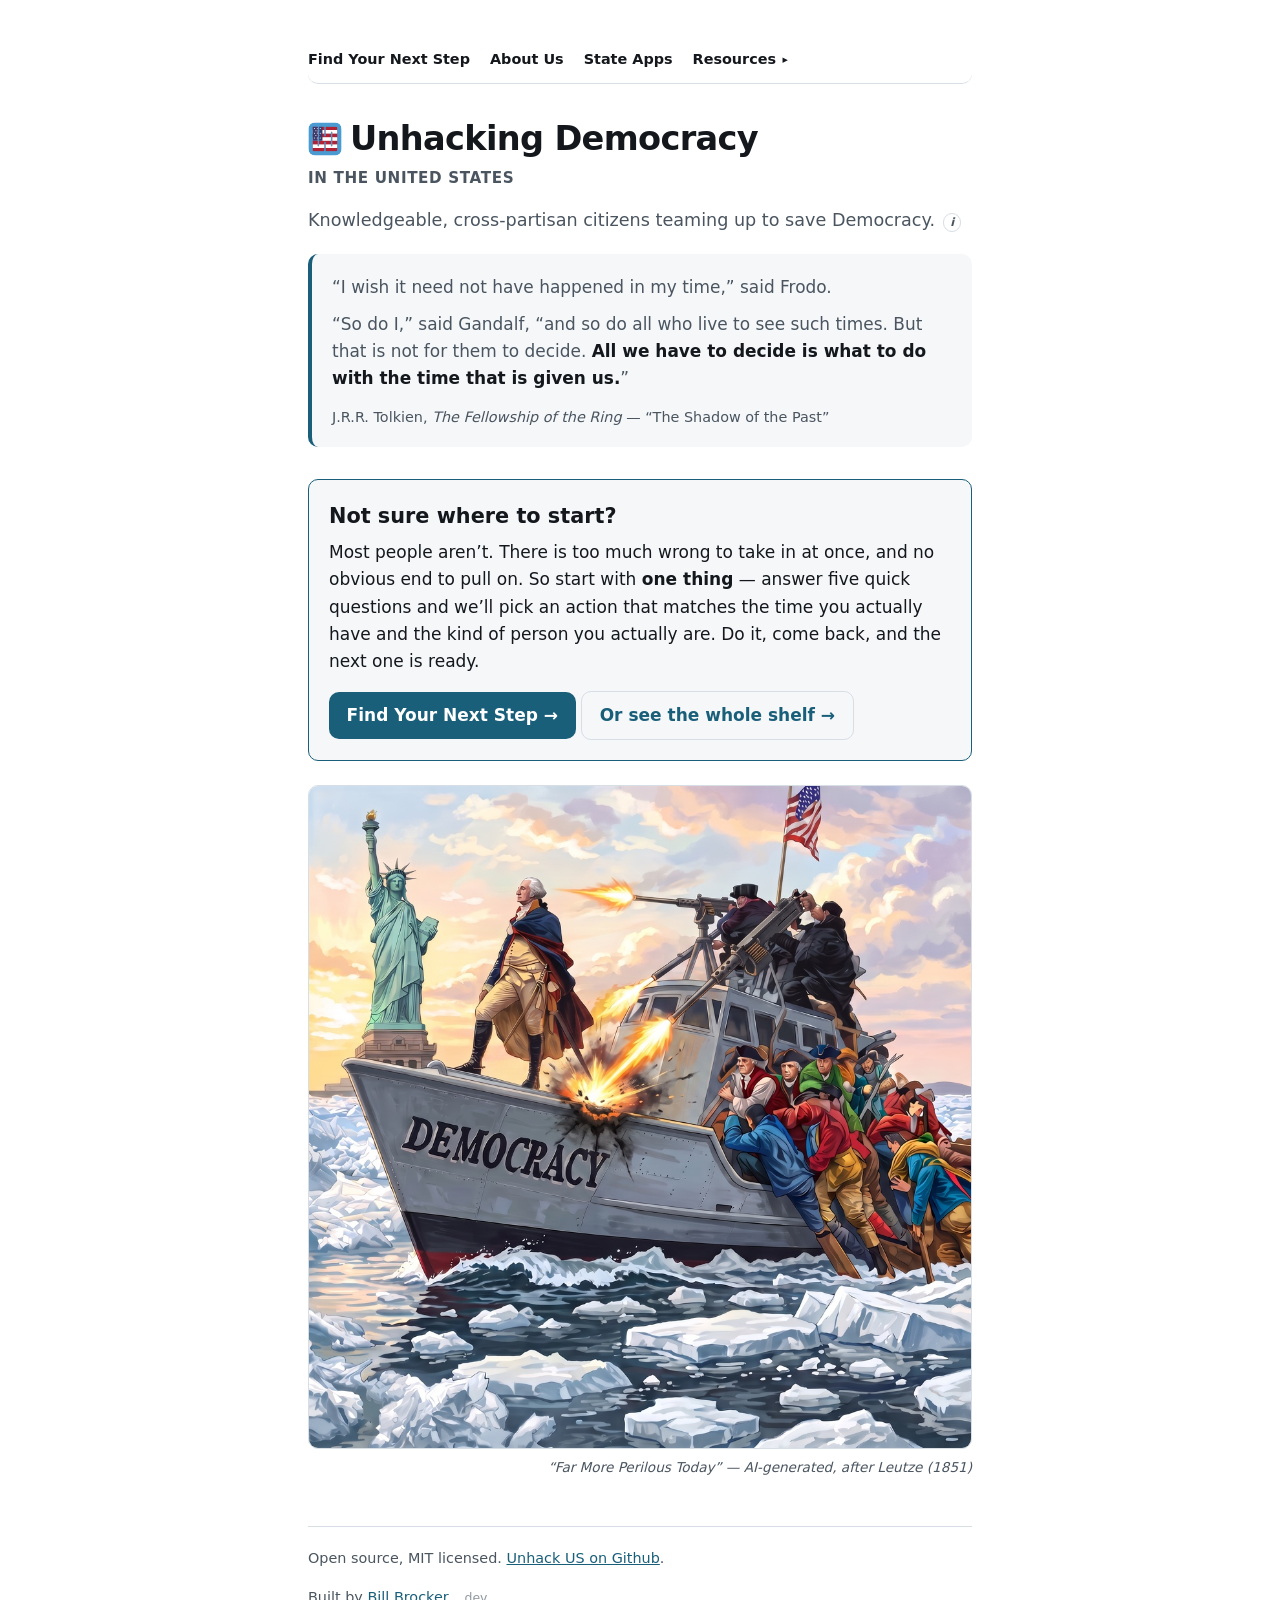
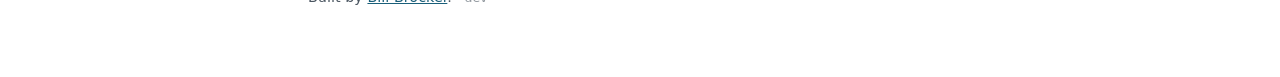
==== commit 3d2bd60d: "Stamp the build, and cache scripts the way stylesheets already were The HTML cache header Bill asked" ====
--- a/web/index.html
+++ b/web/index.html
@@ -106,6 +106,7 @@
     </p>
     <p>
       Built by <a href="https://billbrocker.com" rel="noopener">Bill Brocker</a>.
+      <span class="build-stamp" id="build-stamp">dev</span>
     </p>
   </footer>
 
--- a/web/styles.css
+++ b/web/styles.css
@@ -1011,25 +1011,61 @@
 
 /* The case. Dark on both themes on purpose — a library is a dark room
    with light on the spines, and a white one looks like a spreadsheet. */
+/* The case sits in a frame so the arrows can hang over its edges without
+   being inside the thing that scrolls. */
+.shelf-frame { position: relative; }
+.shelf-nav {
+  position: absolute; top: 0; bottom: 15px; width: 46px; z-index: 6;
+  display: flex; align-items: center; justify-content: center;
+  border: 0; cursor: pointer; padding: 0;
+  color: #f0e3cb; font-size: 26px; line-height: 1;
+  transition: opacity .2s;
+}
+.shelf-nav[hidden] { display: none; }
+.shelf-nav-prev { left: 0;  border-radius: 10px 0 0 0;
+  background: linear-gradient(90deg, #3a2a1ce6 30%, #3a2a1c00 100%); }
+.shelf-nav-next { right: 0; border-radius: 0 10px 0 0;
+  background: linear-gradient(270deg, #3a2a1ce6 30%, #3a2a1c00 100%); }
+.shelf-nav:hover { color: #fff; }
+.shelf-nav svg { width: 22px; height: 22px; filter: drop-shadow(0 1px 2px #000); }
+
 .shelf-case {
-  --case: #2a211a;
-  position: relative; border-radius: 10px; padding: 1.4rem 1.1rem 0;
+  --case: #6b4f33;
+  position: relative; border-radius: 10px; padding: 1.4rem 1.1rem .5rem;
+  /* Wood: irregular grain rather than an even stripe, a warm mid-brown
+     rather than near-black, and only a soft shadow at the top, so the
+     shelf reads as lit from the room instead of unlit. */
   background:
-    linear-gradient(180deg, #0000 0%, #0006 100%),
-    repeating-linear-gradient(90deg, #00000012 0 3px, #0000 3px 9px),
-    var(--case);
-  box-shadow: inset 0 14px 26px -12px #000a, 0 2px 14px #0003;
+    linear-gradient(180deg, #00000026 0%, #0000 22%, #0000 78%, #0000002e 100%),
+    repeating-linear-gradient(90deg,
+      #00000010 0 2px, #0000 2px 7px, #ffffff0a 7px 8px, #0000 8px 17px,
+      #00000014 17px 19px, #0000 19px 29px),
+    linear-gradient(180deg, #7d5d3d 0%, #6b4f33 45%, #5a4129 100%);
+  box-shadow: inset 0 9px 18px -12px #0008, 0 2px 14px #0003;
   overflow-x: auto; overflow-y: hidden; perspective: 1400px;
-}
+  /* The scrollbar was a grey browser bar laid across the wood, right where
+     the shelf edge should be. Now that the arrows exist it has nothing
+     left to tell anyone, so it goes and the board is unbroken. Dragging,
+     swiping, trackpads and keyboards all still scroll. */
+  scrollbar-width: none;
+}
+.shelf-case::-webkit-scrollbar { height: 0; width: 0; }
 .shelf-row {
   display: flex; align-items: flex-end; gap: 3px;
   min-height: 218px; padding-bottom: 2px;
   transform-style: preserve-3d;
 }
+/* Outside the scrolling case. Inside it, the board was only as wide as
+   the visible area, so it ran out from under the books as soon as you
+   scrolled — the shelf edge stopped a few books short. A shelf edge is a
+   fixed piece of furniture; it should not move when you look along it. */
 .shelf-board {
-  height: 13px; border-radius: 0 0 8px 8px;
-  background: linear-gradient(180deg, #6b5136 0%, #3c2c1c 55%, #241a11 100%);
-  box-shadow: 0 5px 12px -3px #000a;
+  height: 15px; border-radius: 0 0 8px 8px;
+  background:
+    repeating-linear-gradient(90deg,
+      #00000012 0 3px, #0000 3px 11px, #ffffff0c 11px 12px, #0000 12px 23px),
+    linear-gradient(180deg, #9c7850 0%, #7a5c3c 40%, #4e3823 100%);
+  box-shadow: 0 5px 12px -4px #0007, inset 0 1px 0 #ffffff26;
 }
 .shelf-hint { margin: .6rem 0 0; font-size: .85rem; color: var(--ink-soft); }
 .shelf-noscript { color: #e8dcc8; padding: 1rem; }
@@ -1038,13 +1074,13 @@
 .book {
   --leather: #463322;
   position: relative; flex: none; padding: 0; cursor: pointer;
-  width: 38px; height: var(--tall, 186px);
+  width: 48px; height: var(--tall, 186px);
   background: none; border: 0;
   transform-style: preserve-3d; transition: transform .45s ease, margin .45s ease;
   transform-origin: bottom center;
 }
-.book-t1 { width: 34px; } .book-t2 { width: 47px; }
-.book-t3 { width: 62px; } .book-t4 { width: 78px; }
+.book-t1 { width: 44px; } .book-t2 { width: 60px; }
+.book-t3 { width: 80px; } .book-t4 { width: 98px; }
 
 .spine, .face {
   position: absolute; inset: 0; border-radius: 3px 5px 5px 3px;
@@ -1062,6 +1098,7 @@
    rather than a second panel the same width. Turning the book swings it
    into view. */
 .face {
+  visibility: hidden;          /* only the open book needs one — see below */
   left: 100%; right: auto; width: 132px;
   transform-origin: left center;
   transform: rotateY(-90deg);
@@ -1090,20 +1127,26 @@
   color: #d9b45e;
   filter: drop-shadow(0 1px 0 #00000080);
 }
-.gilt-emblem { width: 17px; height: 17px; position: absolute; bottom: 7px; }
-.book-t1 .gilt-emblem { width: 14px; height: 14px; }
+/* A gilt device sits on a pasted label, not straight on the hide. */
+.gilt-emblem {
+  width: 15px; height: 15px; position: absolute; bottom: 9px;
+  padding: 3px; border-radius: 3px;
+  background: linear-gradient(180deg, #ffffff33, #ffffff14);
+  box-shadow: inset 0 0 0 1px #d9b45e40, 0 1px 2px #0005;
+}
+.book-t1 .gilt-emblem { width: 13px; height: 13px; padding: 2px; }
 
 .spine-title {
   writing-mode: vertical-rl; text-orientation: mixed;
-  max-height: calc(100% - 84px); overflow: hidden;
+  max-height: calc(100% - 94px); overflow: hidden;
   font-family: "IM Fell English", Georgia, serif;
-  font-size: 13px; line-height: 1.1; letter-spacing: .02em;
+  font-size: 11px; line-height: 1.12; letter-spacing: .015em;
   text-align: center;
   background: linear-gradient(180deg, #f0d79a 0%, #c9a24e 45%, #8d6b23 100%);
   -webkit-background-clip: text; background-clip: text; color: transparent;
   text-shadow: 0 1px 0 #00000055;
 }
-.book-t1 .spine-title { font-size: 11.5px; }
+.book-t1 .spine-title { font-size: 10px; }
 
 /* House editions get a gilt rule down each edge. */
 .is-ours .spine::before, .is-ours .spine::after {
@@ -1117,7 +1160,13 @@
 .is-pamphlet .band { display: none; }
 
 /* Pulled out and turned toward you. One animation, and it is the most
-   library-ish moment in the thing. */
+   library-ish moment in the thing.
+
+   Only the open book gets a cover in the scene. Every book carrying a
+   132px panel folded back into shared 3D space meant each one intersected
+   its neighbours — which is what the speckled overlap across the spines
+   was, on every platform. */
+.book.is-open .face { visibility: visible; }
 .book.is-open {
   transform: translateY(-14px) rotateY(52deg) scale(1.1); z-index: 5;
   transform-origin: left bottom;
@@ -1125,18 +1174,31 @@
 }
 .book.is-open .spine-title { opacity: .3; }
 .face-inner {
-  display: flex; flex-direction: column; align-items: center; gap: .5rem;
-  padding: 1.6rem .9rem; text-align: center; width: 100%;
-}
-.face-emblem { width: 28px; height: 28px; }
+  display: flex; flex-direction: column; align-items: center; gap: .34rem;
+  padding: .85rem .7rem; text-align: center; width: 100%;
+  justify-content: center;
+}
+.face-emblem { width: 22px; height: 22px; flex: none; }
 .face-title {
   font-family: "IM Fell English", Georgia, serif;
-  font-size: 15px; line-height: 1.25;
+  font-size: 13.5px; line-height: 1.22;
+  display: -webkit-box; -webkit-line-clamp: 4; -webkit-box-orient: vertical;
+  overflow: hidden;
   background: linear-gradient(180deg, #f3dca6, #c9a24e);
   -webkit-background-clip: text; background-clip: text; color: transparent;
 }
 .face-rule { width: 52%; height: 1px; background: #d9b45e66; }
 .face-meta { font-size: 10.5px; color: #e6d6b0b0; font-family: "EB Garamond", serif; }
+/* A stable target for the synopsis: the book moves when it opens, so a
+   second click on where it used to be landed on the case and read as
+   "close". A button on the cover cannot move out from under you. */
+.face-open {
+  flex: none; white-space: nowrap;
+  margin-top: .3rem; padding: .28rem .62rem; border-radius: 3px;
+  font-family: "EB Garamond", Georgia, serif; font-size: 11px;
+  color: #2a2014; background: linear-gradient(180deg, #e7c878, #c9a24e);
+  box-shadow: 0 1px 0 #8d6b23;
+}
 
 .legend {
   display: flex; flex-wrap: wrap; gap: .5rem 1.4rem;
@@ -1199,6 +1261,7 @@
 
 @media (max-width: 640px) {
   .shelf-row { min-height: 190px; }
+  .shelf-nav { width: 34px; }
   .book { height: calc(var(--tall, 186px) * .86); }
   .book.is-open { transform: translateY(-8px) rotateY(48deg) scale(1.05); margin-right: 96px; }
   .face { width: 112px; }
@@ -1209,3 +1272,39 @@
   .desk-actions { width: 100%; }
   .desk-ask { flex: 1 1 auto; text-align: center; }
 }
+
+/* The open book's controls, in ordinary flow. They are not on the cover
+   because a cover rotated in 3D is not reliably hit-testable: at the
+   button's own centre the browser reports the shelf behind it, on desktop
+   and on a phone alike. Real covers have no buttons on them anyway. */
+.book-bar {
+  display: flex; flex-wrap: wrap; align-items: center; gap: .6rem 1rem;
+  justify-content: space-between;
+  margin: .7rem 0 0; padding: .7rem .9rem;
+  background: var(--bg-soft); border: 1px solid var(--line);
+  border-radius: var(--radius);
+}
+.book-bar[hidden] { display: none; }
+.bar-words { min-width: 0; font-family: "EB Garamond", Georgia, serif; }
+.bar-words b { display: block; font-size: 1.05rem; line-height: 1.25; }
+.bar-words span { font-size: .87rem; color: var(--ink-soft); }
+.bar-buttons { display: flex; gap: .5rem; flex: none; }
+.bar-btn {
+  font: inherit; font-size: .92rem; padding: .45rem .9rem; cursor: pointer;
+  border-radius: 6px; border: 1px solid var(--line);
+  background: transparent; color: var(--ink);
+}
+.bar-btn:hover { border-color: var(--accent); }
+.bar-btn-gilt {
+  font-weight: 600; color: #2a2014; border-color: #b8933f;
+  background: linear-gradient(180deg, #e7c878, #c9a24e);
+  box-shadow: 0 1px 0 #8d6b23;
+}
+.bar-btn-gilt:hover { filter: brightness(1.06); border-color: #8d6b23; }
+
+/* The build stamp. Deliberately quiet — it exists so two people testing
+   together can tell whether they are looking at the same thing. */
+.build-stamp {
+  margin-left: .5rem; font-size: .78rem; color: var(--ink-soft);
+  opacity: .6; font-variant-numeric: tabular-nums;
+}
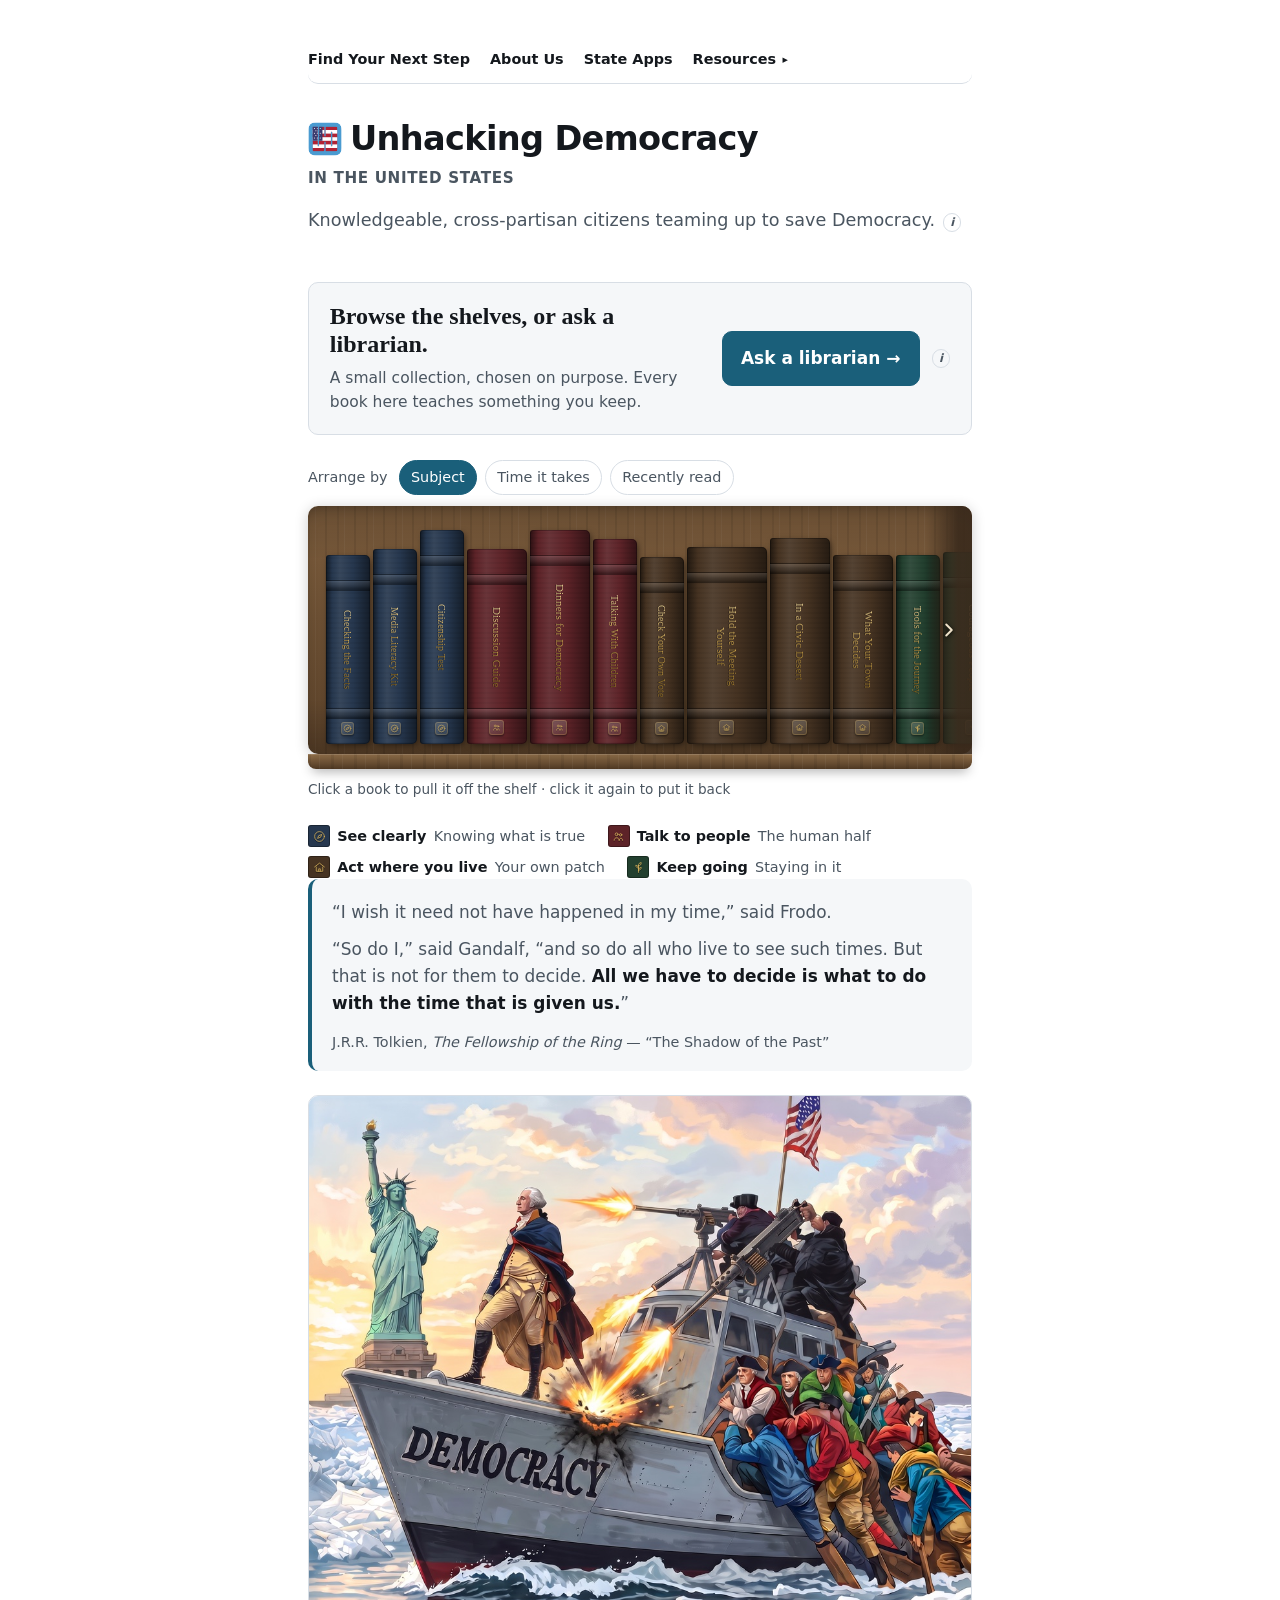
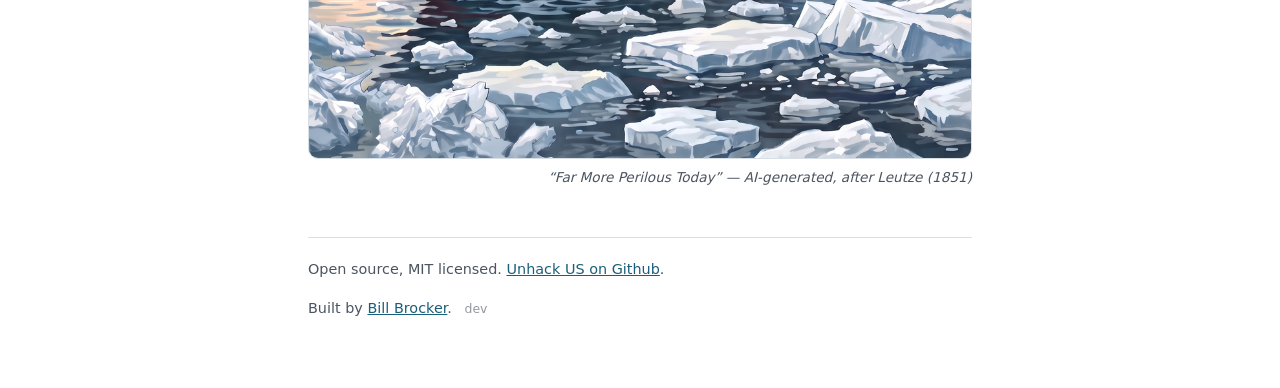
==== commit 6b4ffd17: "Make the library the front door Option 2, ruled on 2026-09-22. You land in the room; the librarian's" ====
--- a/web/index.html
+++ b/web/index.html
@@ -6,6 +6,9 @@
 <title>Unhacking Democracy — concrete, cross-partisan ways to repair it</title>
 <meta name="description" content="Knowledgeable, cross-partisan citizens teaming up to save Democracy. Concrete ways to understand the system and help repair it.">
 <link rel="icon" href="logo.svg">
+<link rel="preconnect" href="https://fonts.googleapis.com">
+<link rel="preconnect" href="https://fonts.gstatic.com" crossorigin>
+<link href="https://fonts.googleapis.com/css2?family=IM+Fell+English:ital@0;1&family=EB+Garamond:ital,wght@0,400;0,600;1,400&display=swap" rel="stylesheet">
 <link rel="stylesheet" href="styles.css">
 
 <meta property="og:type" content="website">
@@ -36,7 +39,6 @@
                 aria-expanded="false" aria-controls="resources-menu">Resources</button>
         <div id="resources-menu" class="submenu" hidden>
           <a href="resources.html">All Resources</a>
-          <a href="library.html">The Library</a>
           <a href="shelf.html">The Whole Shelf</a>
           <a href="citizen-primer.html">Citizen Primer</a>
           <a href="citizenship-test.html">Citizenship Practice Test</a>
@@ -72,6 +74,83 @@
     </div>
   </header>
 
+  <main>
+
+    <section class="desk">
+      <div class="desk-words">
+        <h2>Browse the shelves, or ask a librarian.</h2>
+        <p>A small collection, chosen on purpose. Every book here teaches
+        something you keep.</p>
+      </div>
+      <div class="desk-actions">
+        <a class="btn-primary desk-ask" href="next.html">Ask a librarian &rarr;</a>
+        <details class="info info-block desk-info">
+          <summary aria-label="What this place is for">i</summary>
+          <div class="info-body">
+            <p><strong>What this place is for.</strong> Democratic systems
+            get exploited in ways that are, on the whole, perfectly legal
+            &mdash; and the repair work is ordinary, unglamorous and
+            available to anyone. This is where the tools for it are kept.</p>
+            <p>Whatever you believe and whoever you vote for: if you want
+            this country&rsquo;s democracy to work, you are in the right
+            place.</p>
+            <p><strong>The one rule for what goes on the shelf:</strong>
+            does it teach you something you keep? Pledges, campaigns and
+            particular bills may be worth your time &mdash; they are just
+            not what this room is for, and we leave them off whoever they
+            come from, ourselves included.</p>
+            <p><a href="index.html">The full mission &rarr;</a> &nbsp;
+            <a href="shelf.html">The same shelf as a plain list &rarr;</a></p>
+          </div>
+        </details>
+      </div>
+    </section>
+
+    <div class="shelf-controls">
+      <span class="controls-label">Arrange by</span>
+      <button type="button" data-order="family" aria-pressed="true">Subject</button>
+      <button type="button" data-order="time" aria-pressed="false">Time it takes</button>
+      <button type="button" data-order="recent" aria-pressed="false">Recently read</button>
+    </div>
+
+    <div class="shelf-frame">
+      <button type="button" class="shelf-nav shelf-nav-prev" id="shelf-prev"
+              aria-label="Scroll left" hidden>
+        <svg viewBox="0 0 24 24" fill="none" stroke="currentColor" stroke-width="2.2"
+             stroke-linecap="round" stroke-linejoin="round" aria-hidden="true"><path d="m15 18-6-6 6-6"/></svg>
+      </button>
+      <button type="button" class="shelf-nav shelf-nav-next" id="shelf-next"
+              aria-label="Scroll right" hidden>
+        <svg viewBox="0 0 24 24" fill="none" stroke="currentColor" stroke-width="2.2"
+             stroke-linecap="round" stroke-linejoin="round" aria-hidden="true"><path d="m9 18 6-6-6-6"/></svg>
+      </button>
+    <div class="shelf-case" id="shelf-case">
+      <div class="shelf-row" id="shelf">
+        <noscript><p class="shelf-noscript">The room needs JavaScript to
+        build itself. The same collection is a plain list on the
+        <a href="shelf.html">shelf page</a>.</p></noscript>
+      </div>
+    </div>
+      <div class="shelf-board"></div>
+    </div>
+    <div class="book-bar" id="book-bar" hidden>
+      <span class="bar-words">
+        <b id="bar-title"></b>
+        <span id="bar-meta"></span>
+      </span>
+      <span class="bar-buttons">
+        <button type="button" id="bar-contents" class="bar-btn bar-btn-gilt">Contents</button>
+        <button type="button" id="bar-back" class="bar-btn">Put it back</button>
+      </span>
+    </div>
+
+    <p class="shelf-hint">Click a book to pull it off the shelf &middot;
+    click it again to put it back</p>
+
+    <div class="legend" id="legend"></div>
+
+  </main>
+
   <figure class="epigraph">
     <blockquote cite="https://en.wikipedia.org/wiki/The_Fellowship_of_the_Ring">
       <p class="turn">&ldquo;I wish it need not have happened in my time,&rdquo; said Frodo.</p>
@@ -83,21 +162,17 @@
     &ldquo;The Shadow of the Past&rdquo;</figcaption>
   </figure>
 
-  <div class="card card-lead">
-    <h3>Not sure where to start?</h3>
-    <p>Most people aren&rsquo;t. There is too much wrong to take in at once,
-    and no obvious end to pull on. So start with <strong>one thing</strong>
-    &mdash; answer five quick questions and we&rsquo;ll pick an action that
-    matches the time you actually have and the kind of person you actually
-    are. Do it, come back, and the next one is ready.</p>
-    <a class="btn" href="next.html">Find Your Next Step &rarr;</a>
-    <a class="btn btn-quiet" href="shelf.html">Or see the whole shelf &rarr;</a>
-  </div>
-
   <figure class="hero-art">
     <img src="social-preview-hero.jpg" width="1024" height="1024" alt="Painting in the style of Washington Crossing the Delaware: George Washington stands at the prow of a boat lettered DEMOCRACY, gazing toward the Statue of Liberty, while men in top hats fire a cannon down into the ship's own deck and ordinary workers cling to the hull pressing planks over the breaches.">
     <figcaption>&ldquo;Far More Perilous Today&rdquo; — AI-generated, after Leutze (1851)</figcaption>
   </figure>
+
+  <div class="synopsis" id="synopsis" hidden>
+    <div class="syn-card" role="dialog" aria-modal="true" aria-label="About this book">
+      <button type="button" class="syn-close" aria-label="Close">&times;</button>
+      <div id="synopsis-body"></div>
+    </div>
+  </div>
 
   <footer>
     <p>
@@ -112,6 +187,8 @@
 
 </div>
 
+<script src="shelf-data.js"></script>
+<script src="library.js"></script>
 <script>
 // Two disclosures, not one: the menu itself, and the Resources group
 // inside it. Closing the menu closes the group too, so reopening it
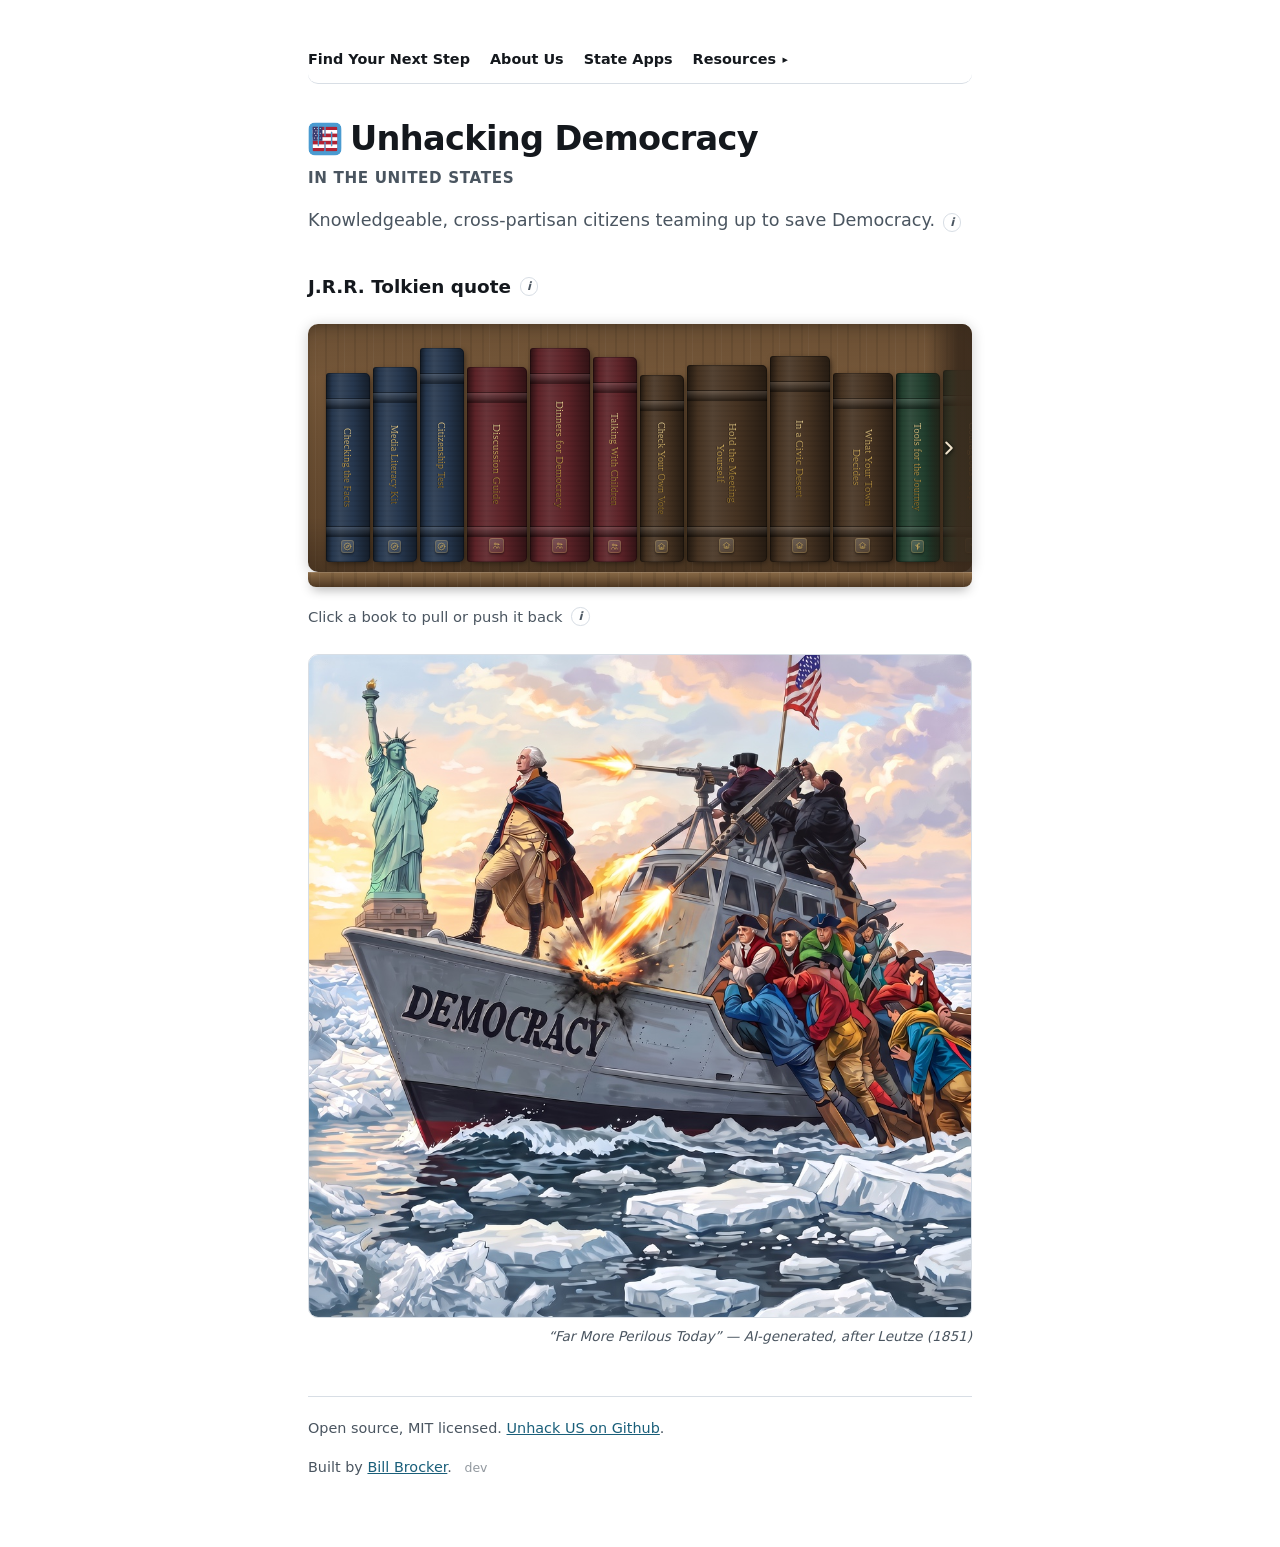
==== commit 7949cff5: "Reorder the home page: quote, shelf, then the rest behind an i Bill's order: the purpose line as is;" ====
--- a/web/index.html
+++ b/web/index.html
@@ -76,42 +76,21 @@
 
   <main>
 
-    <section class="desk">
-      <div class="desk-words">
-        <h2>Browse the shelves, or ask a librarian.</h2>
-        <p>A small collection, chosen on purpose. Every book here teaches
-        something you keep.</p>
-      </div>
-      <div class="desk-actions">
-        <a class="btn-primary desk-ask" href="next.html">Ask a librarian &rarr;</a>
-        <details class="info info-block desk-info">
-          <summary aria-label="What this place is for">i</summary>
-          <div class="info-body">
-            <p><strong>What this place is for.</strong> Democratic systems
-            get exploited in ways that are, on the whole, perfectly legal
-            &mdash; and the repair work is ordinary, unglamorous and
-            available to anyone. This is where the tools for it are kept.</p>
-            <p>Whatever you believe and whoever you vote for: if you want
-            this country&rsquo;s democracy to work, you are in the right
-            place.</p>
-            <p><strong>The one rule for what goes on the shelf:</strong>
-            does it teach you something you keep? Pledges, campaigns and
-            particular bills may be worth your time &mdash; they are just
-            not what this room is for, and we leave them off whoever they
-            come from, ourselves included.</p>
-            <p><a href="index.html">The full mission &rarr;</a> &nbsp;
-            <a href="shelf.html">The same shelf as a plain list &rarr;</a></p>
-          </div>
-        </details>
-      </div>
-    </section>
-
-    <div class="shelf-controls">
-      <span class="controls-label">Arrange by</span>
-      <button type="button" data-order="family" aria-pressed="true">Subject</button>
-      <button type="button" data-order="time" aria-pressed="false">Time it takes</button>
-      <button type="button" data-order="recent" aria-pressed="false">Recently read</button>
-    </div>
+    <details class="expander">
+      <summary><h2 class="expander-title">J.R.R. Tolkien quote</h2><span class="i-dot" aria-hidden="true">i</span></summary>
+      <div class="expander-body">
+      <figure class="epigraph">
+        <blockquote cite="https://en.wikipedia.org/wiki/The_Fellowship_of_the_Ring">
+          <p class="turn">&ldquo;I wish it need not have happened in my time,&rdquo; said Frodo.</p>
+          <p class="turn">&ldquo;So do I,&rdquo; said Gandalf, &ldquo;and so do all who live to see such
+          times. But that is not for them to decide. <span class="decide">All we have to decide is
+          what to do with the time that is given us.</span>&rdquo;</p>
+        </blockquote>
+        <figcaption>J.R.R. Tolkien, <cite>The Fellowship of the Ring</cite> &mdash;
+        &ldquo;The Shadow of the Past&rdquo;</figcaption>
+      </figure>
+      </div>
+    </details>
 
     <div class="shelf-frame">
       <button type="button" class="shelf-nav shelf-nav-prev" id="shelf-prev"
@@ -144,23 +123,50 @@
       </span>
     </div>
 
-    <p class="shelf-hint">Click a book to pull it off the shelf &middot;
-    click it again to put it back</p>
-
-    <div class="legend" id="legend"></div>
+    <details class="expander">
+      <summary><span class="expander-label">Click a book to pull or push it back</span><span class="i-dot" aria-hidden="true">i</span></summary>
+      <div class="expander-body">
+      <div class="legend" id="legend"></div>
+      <div class="shelf-controls">
+        <span class="controls-label">Order by</span>
+        <button type="button" data-order="family" aria-pressed="true">Topic</button>
+        <button type="button" data-order="time" aria-pressed="false">Read Time</button>
+        <button type="button" data-order="recent" aria-pressed="false">Recent Reads</button>
+      </div>
+      <section class="desk">
+        <div class="desk-words">
+          <h2>Browse the shelves, or ask a librarian.</h2>
+          <p>A small collection, chosen on purpose. Every book here teaches
+          something you keep.</p>
+        </div>
+        <div class="desk-actions">
+          <a class="btn-primary desk-ask" href="next.html">Ask a librarian &rarr;</a>
+          <details class="info info-block desk-info">
+            <summary aria-label="What this place is for">i</summary>
+            <div class="info-body">
+              <p><strong>What this place is for.</strong> Democratic systems
+              get exploited in ways that are, on the whole, perfectly legal
+              &mdash; and the repair work is ordinary, unglamorous and
+              available to anyone. This is where the tools for it are kept.</p>
+              <p>Whatever you believe and whoever you vote for: if you want
+              this country&rsquo;s democracy to work, you are in the right
+              place.</p>
+              <p><strong>The one rule for what goes on the shelf:</strong>
+              does it teach you something you keep? Pledges, campaigns and
+              particular bills may be worth your time &mdash; they are just
+              not what this room is for, and we leave them off whoever they
+              come from, ourselves included.</p>
+              <p><a href="index.html">The full mission &rarr;</a> &nbsp;
+              <a href="shelf.html">The same shelf as a plain list &rarr;</a></p>
+            </div>
+          </details>
+        </div>
+      </section>
+      </div>
+    </details>
 
   </main>
 
-  <figure class="epigraph">
-    <blockquote cite="https://en.wikipedia.org/wiki/The_Fellowship_of_the_Ring">
-      <p class="turn">&ldquo;I wish it need not have happened in my time,&rdquo; said Frodo.</p>
-      <p class="turn">&ldquo;So do I,&rdquo; said Gandalf, &ldquo;and so do all who live to see such
-      times. But that is not for them to decide. <span class="decide">All we have to decide is
-      what to do with the time that is given us.</span>&rdquo;</p>
-    </blockquote>
-    <figcaption>J.R.R. Tolkien, <cite>The Fellowship of the Ring</cite> &mdash;
-    &ldquo;The Shadow of the Past&rdquo;</figcaption>
-  </figure>
 
   <figure class="hero-art">
     <img src="social-preview-hero.jpg" width="1024" height="1024" alt="Painting in the style of Washington Crossing the Delaware: George Washington stands at the prow of a boat lettered DEMOCRACY, gazing toward the Statue of Liberty, while men in top hats fire a cannon down into the ship's own deck and ordinary workers cling to the hull pressing planks over the breaches.">
--- a/web/styles.css
+++ b/web/styles.css
@@ -1308,3 +1308,44 @@
   margin-left: .5rem; font-size: .78rem; color: var(--ink-soft);
   opacity: .6; font-variant-numeric: tabular-nums;
 }
+
+/* ---- Home page expanders (2026-09-23, Bill's order) -----------------
+   Label + i, closed by default, opening IN FLOW. The site's other info
+   panels float, which suits a sentence of help; these hold a quote and a
+   whole section with buttons in it, so they push the page down instead of
+   covering the shelf. The painting below is never inside one. */
+.expander { margin: 1.1rem 0 0; }
+.expander > summary {
+  list-style: none; cursor: pointer;
+  display: flex; align-items: center; gap: .55rem;
+}
+.expander > summary::-webkit-details-marker { display: none; }
+.expander-title { margin: 0; font-size: 1.15rem; }
+.expander-label { font-size: .92rem; color: var(--ink-soft); }
+.i-dot {
+  flex: none; width: 1.15rem; height: 1.15rem; border-radius: 50%;
+  border: 1px solid var(--line); color: var(--ink-soft);
+  font-size: .72rem; font-weight: 800; font-style: italic;
+  display: flex; align-items: center; justify-content: center;
+}
+.expander > summary:hover .i-dot,
+.expander[open] > summary .i-dot { border-color: var(--accent); color: var(--accent); }
+.expander > summary:focus-visible { outline: 2px solid var(--accent); outline-offset: 3px; border-radius: 4px; }
+.expander-body { margin-top: .9rem; }
+.expander-body .epigraph { margin-bottom: .4rem; }
+.expander-body .legend { margin-top: 0; }
+.expander-body .desk { margin-top: 1.2rem; }
+
+/* Pulled out of its old place under the heading, the shelf now leads, so
+   it gets the breathing room the heading used to give it. */
+main > .shelf-frame { margin-top: 1.4rem; }
+
+/* "Order by" on one line, phones included — it wrapped at 375px with the
+   old labels. */
+.expander-body .shelf-controls { flex-wrap: nowrap; margin: 1.2rem 0 0; white-space: nowrap; }
+@media (max-width: 400px) {
+  .expander-body .shelf-controls { gap: .3rem; font-size: .84rem; }
+  .expander-body .shelf-controls button { padding: .28rem .55rem; }
+}
+/* The painting follows the closed expander directly now; give it air. */
+main + .hero-art { margin-top: 1.6rem; }
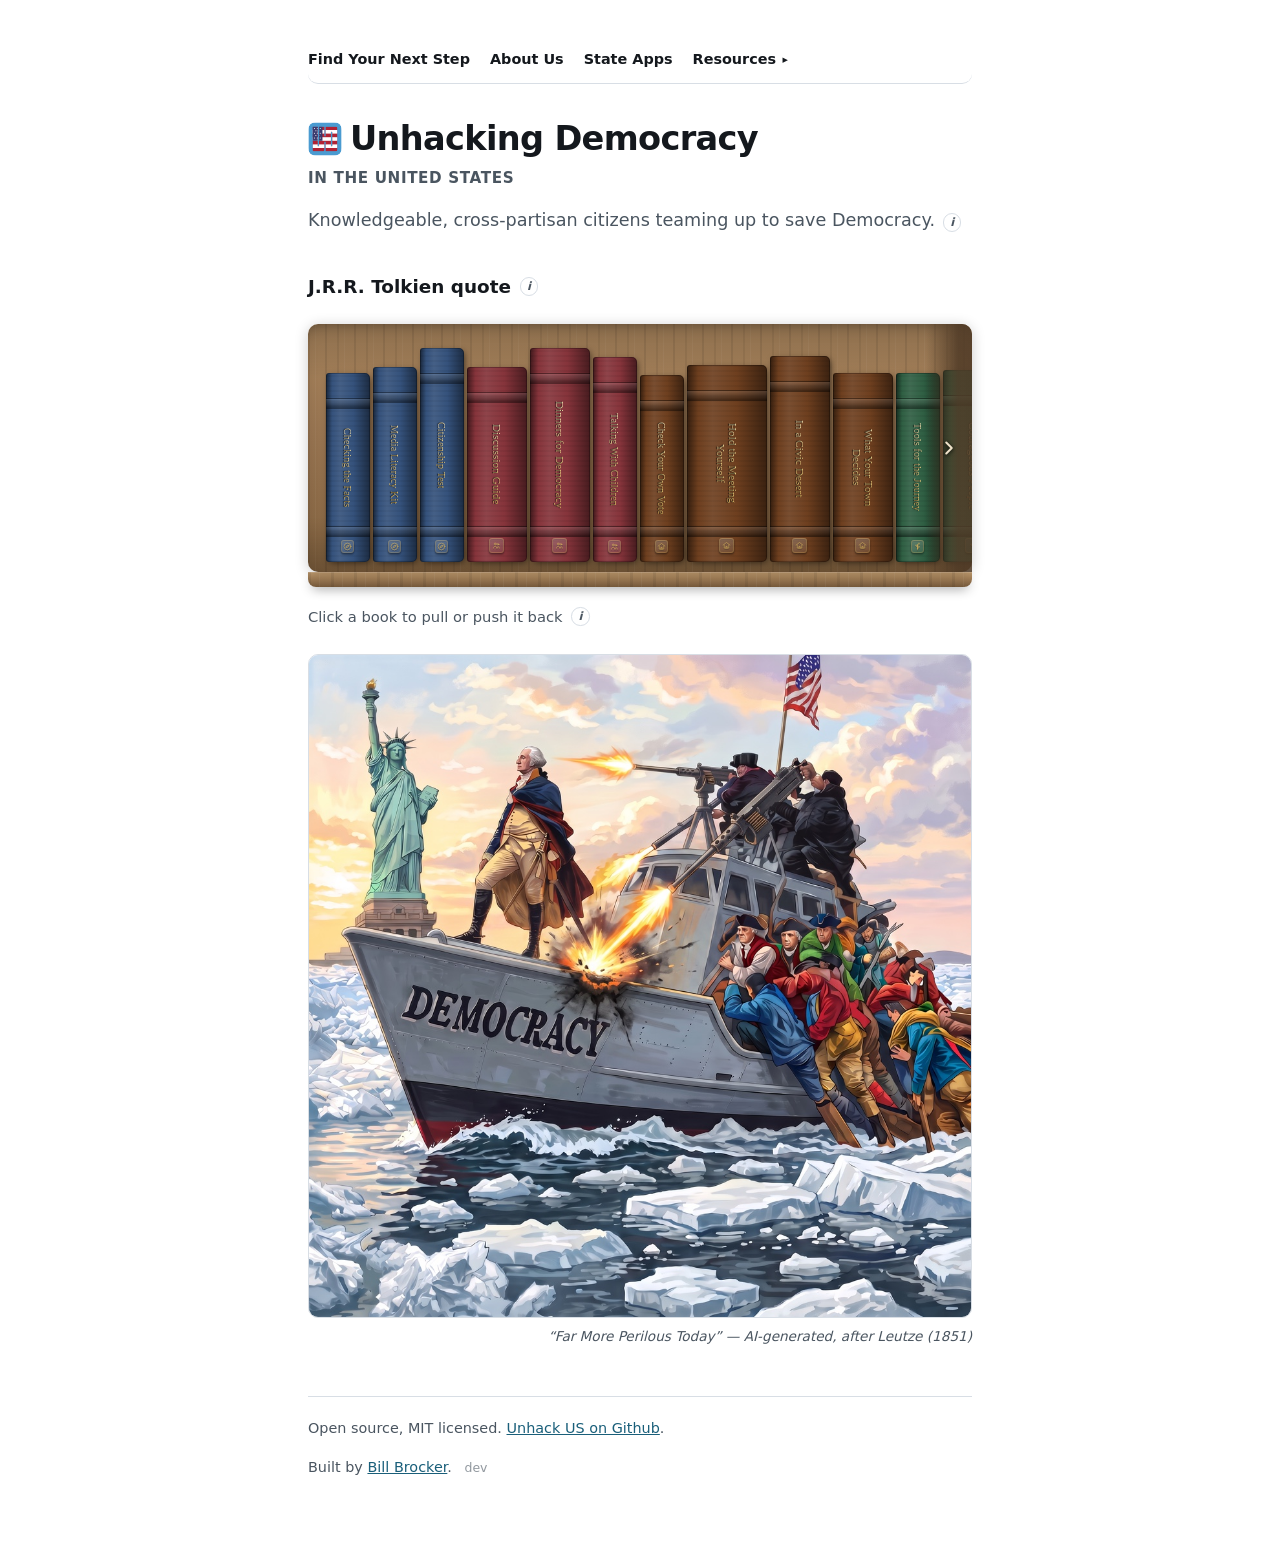
==== commit dfcee219: "Close the menu when you pick anything else, press Escape, or come Back It only closed on a link insi" ====
--- a/web/index.html
+++ b/web/index.html
@@ -227,6 +227,19 @@
   menu.addEventListener("click", function (e) {
     if (e.target.tagName === "A") setMenu(false);
   });
+  // Picking anything else on the page — a book, a link, blank space —
+  // means the menu is no longer what you are using, so it gets out of
+  // the way. Escape does the same from the keyboard.
+  document.addEventListener("click", function (e) {
+    if (menu.hidden || menu.contains(e.target) || btn.contains(e.target)) return;
+    setMenu(false);
+  });
+  document.addEventListener("keydown", function (e) {
+    if (e.key === "Escape" && !menu.hidden) { setMenu(false); btn.focus(); }
+  });
+  // Back and forward restore the page from memory with the menu exactly
+  // as it was left — open, if it was the way you left.
+  window.addEventListener("pageshow", function () { setMenu(false); });
 
   // The group deliberately does NOT spring open on its own pages. At
   // desktop width this panel is absolutely positioned, so opening it on
--- a/web/styles.css
+++ b/web/styles.css
@@ -1023,16 +1023,16 @@
 }
 .shelf-nav[hidden] { display: none; }
 .shelf-nav-prev { left: 0;  border-radius: 10px 0 0 0;
-  background: linear-gradient(90deg, #3a2a1ce6 30%, #3a2a1c00 100%); }
+  background: linear-gradient(90deg, #4f3a26d9 30%, #4f3a2600 100%); }
 .shelf-nav-next { right: 0; border-radius: 0 10px 0 0;
-  background: linear-gradient(270deg, #3a2a1ce6 30%, #3a2a1c00 100%); }
+  background: linear-gradient(270deg, #4f3a26d9 30%, #4f3a2600 100%); }
 .shelf-nav:hover { color: #fff; }
 .shelf-nav svg { width: 22px; height: 22px; filter: drop-shadow(0 1px 2px #000); }
 
 .shelf-case {
-  --case: #6b4f33;
+  --case: #967350;
   position: relative; border-radius: 10px; padding: 1.4rem 1.1rem .5rem;
-  /* Wood: irregular grain rather than an even stripe, a warm mid-brown
+  /* Wood: irregular grain rather than an even stripe, a warm honey-brown
      rather than near-black, and only a soft shadow at the top, so the
      shelf reads as lit from the room instead of unlit. */
   background:
@@ -1040,7 +1040,7 @@
     repeating-linear-gradient(90deg,
       #00000010 0 2px, #0000 2px 7px, #ffffff0a 7px 8px, #0000 8px 17px,
       #00000014 17px 19px, #0000 19px 29px),
-    linear-gradient(180deg, #7d5d3d 0%, #6b4f33 45%, #5a4129 100%);
+    linear-gradient(180deg, #a8845c 0%, #967350 45%, #82623f 100%);
   box-shadow: inset 0 9px 18px -12px #0008, 0 2px 14px #0003;
   overflow-x: auto; overflow-y: hidden; perspective: 1400px;
   /* The scrollbar was a grey browser bar laid across the wood, right where
@@ -1064,7 +1064,7 @@
   background:
     repeating-linear-gradient(90deg,
       #00000012 0 3px, #0000 3px 11px, #ffffff0c 11px 12px, #0000 12px 23px),
-    linear-gradient(180deg, #9c7850 0%, #7a5c3c 40%, #4e3823 100%);
+    linear-gradient(180deg, #c29d70 0%, #a38058 40%, #75583a 100%);
   box-shadow: 0 5px 12px -4px #0007, inset 0 1px 0 #ffffff26;
 }
 .shelf-hint { margin: .6rem 0 0; font-size: .85rem; color: var(--ink-soft); }
@@ -1072,7 +1072,7 @@
 
 /* A book. Width is the time it asks of you; height means nothing. */
 .book {
-  --leather: #463322;
+  --leather: #6e3f1f;
   position: relative; flex: none; padding: 0; cursor: pointer;
   width: 48px; height: var(--tall, 186px);
   background: none; border: 0;
@@ -1142,9 +1142,11 @@
   font-family: "IM Fell English", Georgia, serif;
   font-size: 11px; line-height: 1.12; letter-spacing: .015em;
   text-align: center;
-  background: linear-gradient(180deg, #f0d79a 0%, #c9a24e 45%, #8d6b23 100%);
+  /* Nearly flat gold. It used to fade to dark bronze top to bottom, so
+     the end of every title sank into the leather. */
+  background: linear-gradient(180deg, #fbe9b8 0%, #f0d48a 50%, #e6c26a 100%);
   -webkit-background-clip: text; background-clip: text; color: transparent;
-  text-shadow: 0 1px 0 #00000055;
+  text-shadow: 0 1px 1px #000000b3;
 }
 .book-t1 .spine-title { font-size: 10px; }
 
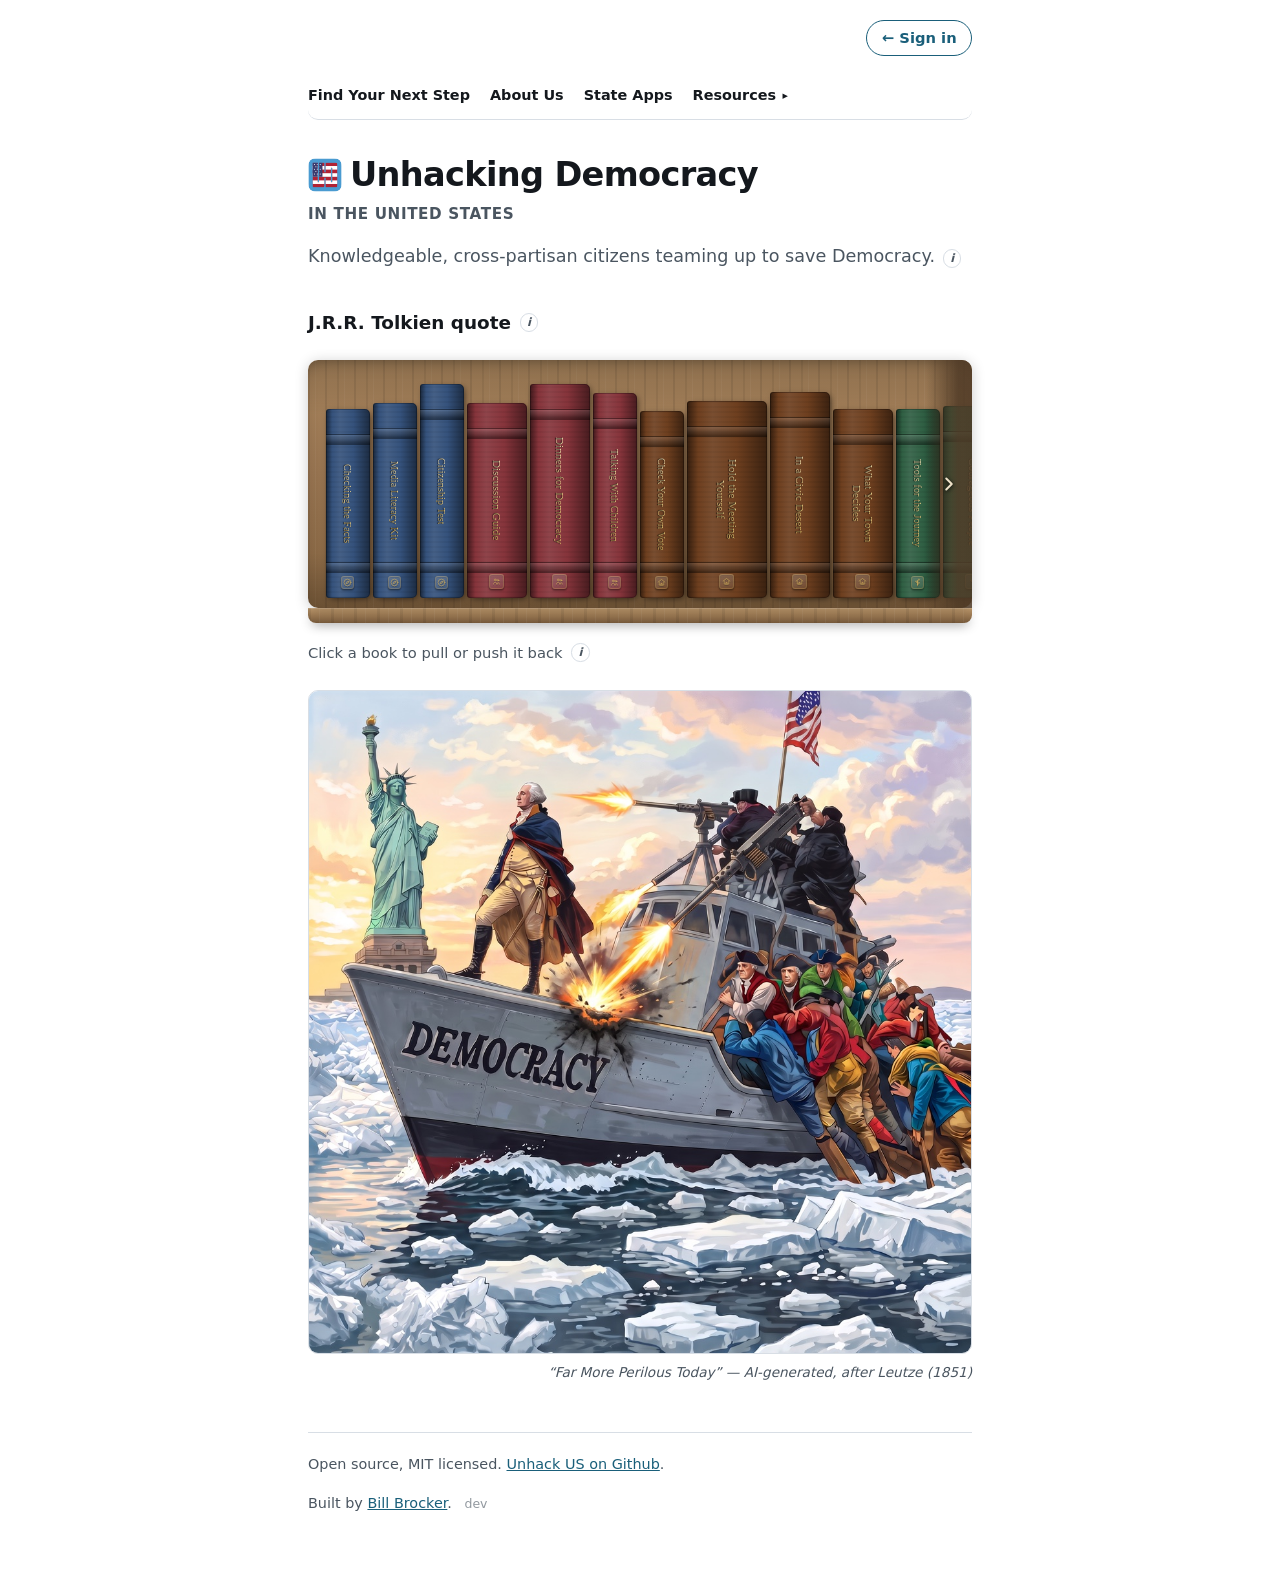
==== commit 8405c011: "Add '← Sign in' to the top of every page, linking to uhdem.com Shares a row with the breadcrumb on i" ====
--- a/web/index.html
+++ b/web/index.html
@@ -29,6 +29,10 @@
 
 <div class="wrap">
 
+  <div class="topline">
+    <a class="signin" id="signin" href="https://uhdem.com/">&larr; Sign in</a>
+  </div>
+
   <header>
     <nav id="site-menu" class="site-menu" hidden>
       <a href="next.html">Find Your Next Step</a>
@@ -43,7 +47,7 @@
           <a href="citizen-primer.html">Citizen Primer</a>
           <a href="citizenship-test.html">Citizenship Practice Test</a>
           <a href="citizenship-answers.html">Your 8 Local Answers</a>
-          <a href="https://unhackyourmind.ai/" rel="noopener">UnHack Your Mind &#8599;</a>
+          <a href="https://unhackyourmind.org/" rel="noopener">UnHack Your Mind &#8599;</a>
         </div>
       </div>
     </nav>
@@ -241,6 +245,12 @@
   // as it was left — open, if it was the way you left.
   window.addEventListener("pageshow", function () { setMenu(false); });
 
+  // Members don't need the sign-in link. Remembered in this browser only.
+  try {
+    if (/[?&]joined=1(&|$)/.test(location.search)) localStorage.setItem("uhd-joined", "1");
+    if (localStorage.getItem("uhd-joined")) document.getElementById("signin").hidden = true;
+  } catch (e) {}
+
   // The group deliberately does NOT spring open on its own pages. At
   // desktop width this panel is absolutely positioned, so opening it on
   // load dropped it straight over the site title. The button carries
--- a/web/styles.css
+++ b/web/styles.css
@@ -450,8 +450,8 @@
   .seg input:checked + span { background: var(--accent); color: var(--bg); }
 }
 
-/* The heading's own top margin has to move to the ROW. Centring a flex
-   line centres each item's MARGIN box, so an h2 carrying 36px above it
+/* The heading's own top margin has to move to the ROW. Centering a flex
+   line centers each item's MARGIN box, so an h2 carrying 36px above it
    sits 18px lower than the round badge beside it — measured, not guessed,
    after `align-items: center` alone made the badge look dropped from the
    other direction. */
@@ -543,7 +543,7 @@
 /* Printing gives you the sheet and nothing else — the steps have been
    done by then, and a printout of instructions is not what you carry. */
 @media print {
-  header, .page-nav, .site-menu, footer, .source,
+  header, .page-nav, .signin, .site-menu, footer, .source,
   #place-step, #steps, .card:not(.sheet), .sheet .btn { display: none; }
   .sheet { border: 0; padding: 0; }
   body { background: #fff; color: #000; }
@@ -1043,7 +1043,7 @@
     linear-gradient(180deg, #a8845c 0%, #967350 45%, #82623f 100%);
   box-shadow: inset 0 9px 18px -12px #0008, 0 2px 14px #0003;
   overflow-x: auto; overflow-y: hidden; perspective: 1400px;
-  /* The scrollbar was a grey browser bar laid across the wood, right where
+  /* The scrollbar was a gray browser bar laid across the wood, right where
      the shelf edge should be. Now that the arrows exist it has nothing
      left to tell anyone, so it goes and the board is unbroken. Dragging,
      swiping, trackpads and keyboards all still scroll. */
@@ -1166,7 +1166,7 @@
 
    Only the open book gets a cover in the scene. Every book carrying a
    132px panel folded back into shared 3D space meant each one intersected
-   its neighbours — which is what the speckled overlap across the spines
+   its neighbors — which is what the speckled overlap across the spines
    was, on every platform. */
 .book.is-open .face { visibility: visible; }
 .book.is-open {
@@ -1277,7 +1277,7 @@
 
 /* The open book's controls, in ordinary flow. They are not on the cover
    because a cover rotated in 3D is not reliably hit-testable: at the
-   button's own centre the browser reports the shelf behind it, on desktop
+   button's own center the browser reports the shelf behind it, on desktop
    and on a phone alike. Real covers have no buttons on them anyway. */
 .book-bar {
   display: flex; flex-wrap: wrap; align-items: center; gap: .6rem 1rem;
@@ -1351,3 +1351,14 @@
 }
 /* The painting follows the closed expander directly now; give it air. */
 main + .hero-art { margin-top: 1.6rem; }
+
+/* The top row: the breadcrumb on inner pages, and Sign in on every page. */
+.topline { margin: 0 0 1.25rem; display: flex; align-items: center; justify-content: space-between; gap: 1rem; flex-wrap: wrap; }
+.topline .page-nav { margin: 0; }
+.signin {
+  margin-left: auto; display: inline-flex; align-items: center; min-height: 36px; padding: 0 .9rem;
+  border: 1px solid var(--accent); border-radius: 999px; color: var(--accent);
+  font-size: .92rem; font-weight: 600; text-decoration: none;
+}
+.signin:hover, .signin:focus-visible { background: var(--bg-soft); }
+.signin[hidden] { display: none; }
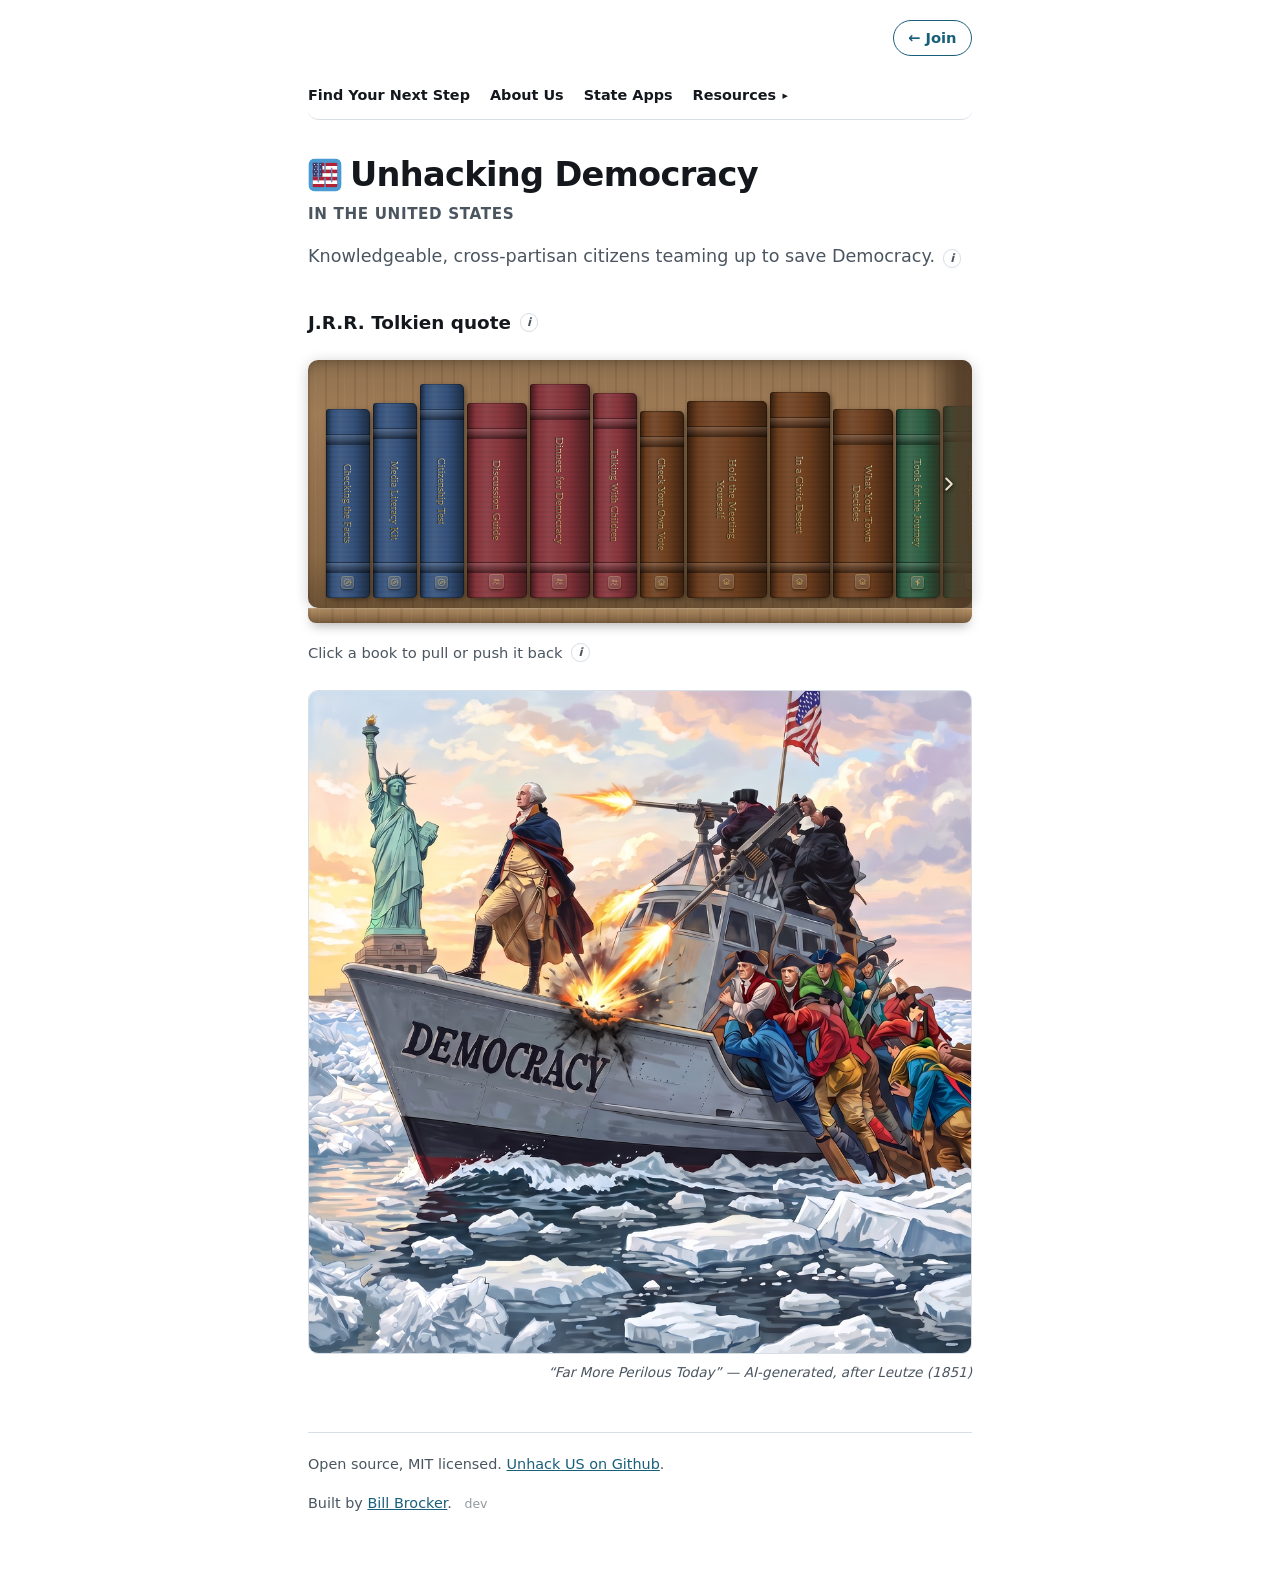
==== commit 32b675a1: "Label it '← Join' until there are accounts to sign in to Co-Authored-By: Claude Opus 5.5 <noreply@an" ====
--- a/web/index.html
+++ b/web/index.html
@@ -30,7 +30,7 @@
 <div class="wrap">
 
   <div class="topline">
-    <a class="signin" id="signin" href="https://uhdem.com/">&larr; Sign in</a>
+    <a class="signin" id="signin" href="https://uhdem.com/">&larr; Join</a>
   </div>
 
   <header>
@@ -245,7 +245,7 @@
   // as it was left — open, if it was the way you left.
   window.addEventListener("pageshow", function () { setMenu(false); });
 
-  // Members don't need the sign-in link. Remembered in this browser only.
+  // Members don't need the Join link. Remembered in this browser only.
   try {
     if (/[?&]joined=1(&|$)/.test(location.search)) localStorage.setItem("uhd-joined", "1");
     if (localStorage.getItem("uhd-joined")) document.getElementById("signin").hidden = true;
--- a/web/styles.css
+++ b/web/styles.css
@@ -1352,7 +1352,7 @@
 /* The painting follows the closed expander directly now; give it air. */
 main + .hero-art { margin-top: 1.6rem; }
 
-/* The top row: the breadcrumb on inner pages, and Sign in on every page. */
+/* The top row: the breadcrumb on inner pages, and Join on every page. */
 .topline { margin: 0 0 1.25rem; display: flex; align-items: center; justify-content: space-between; gap: 1rem; flex-wrap: wrap; }
 .topline .page-nav { margin: 0; }
 .signin {
